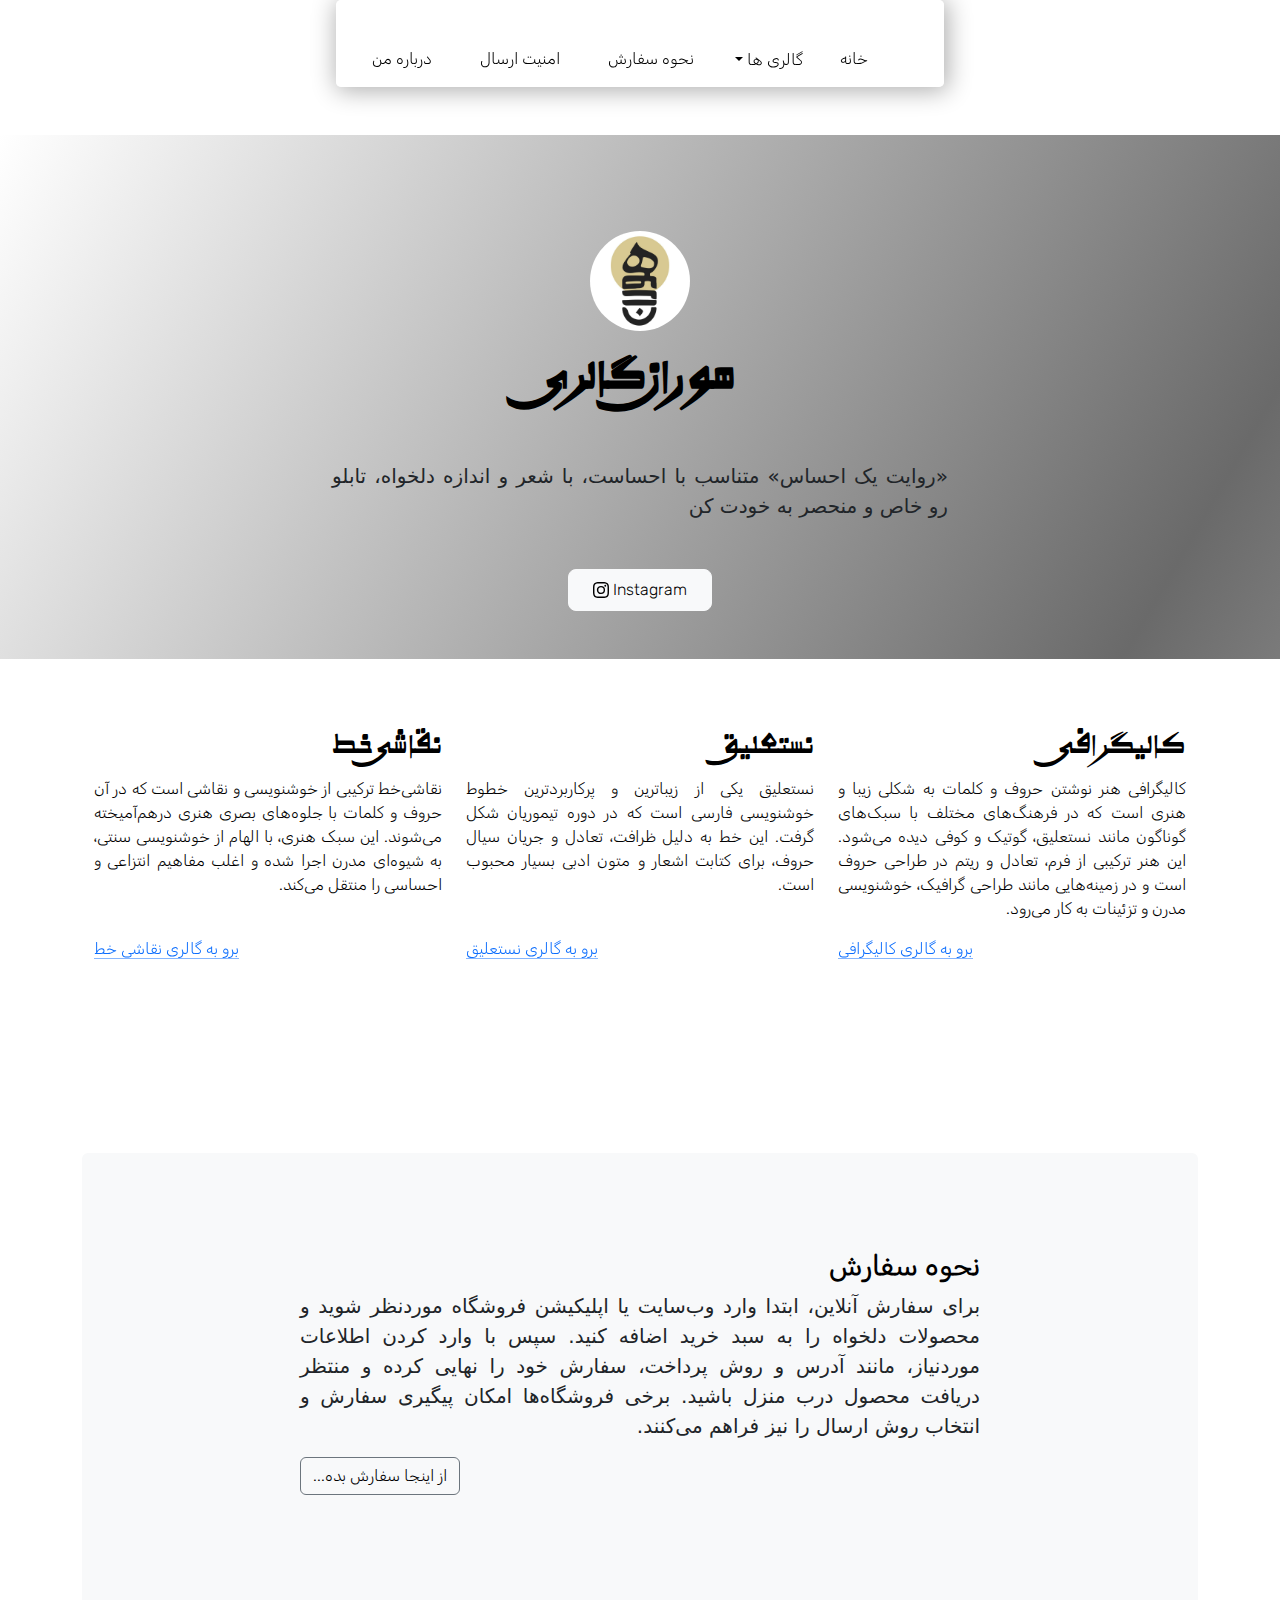
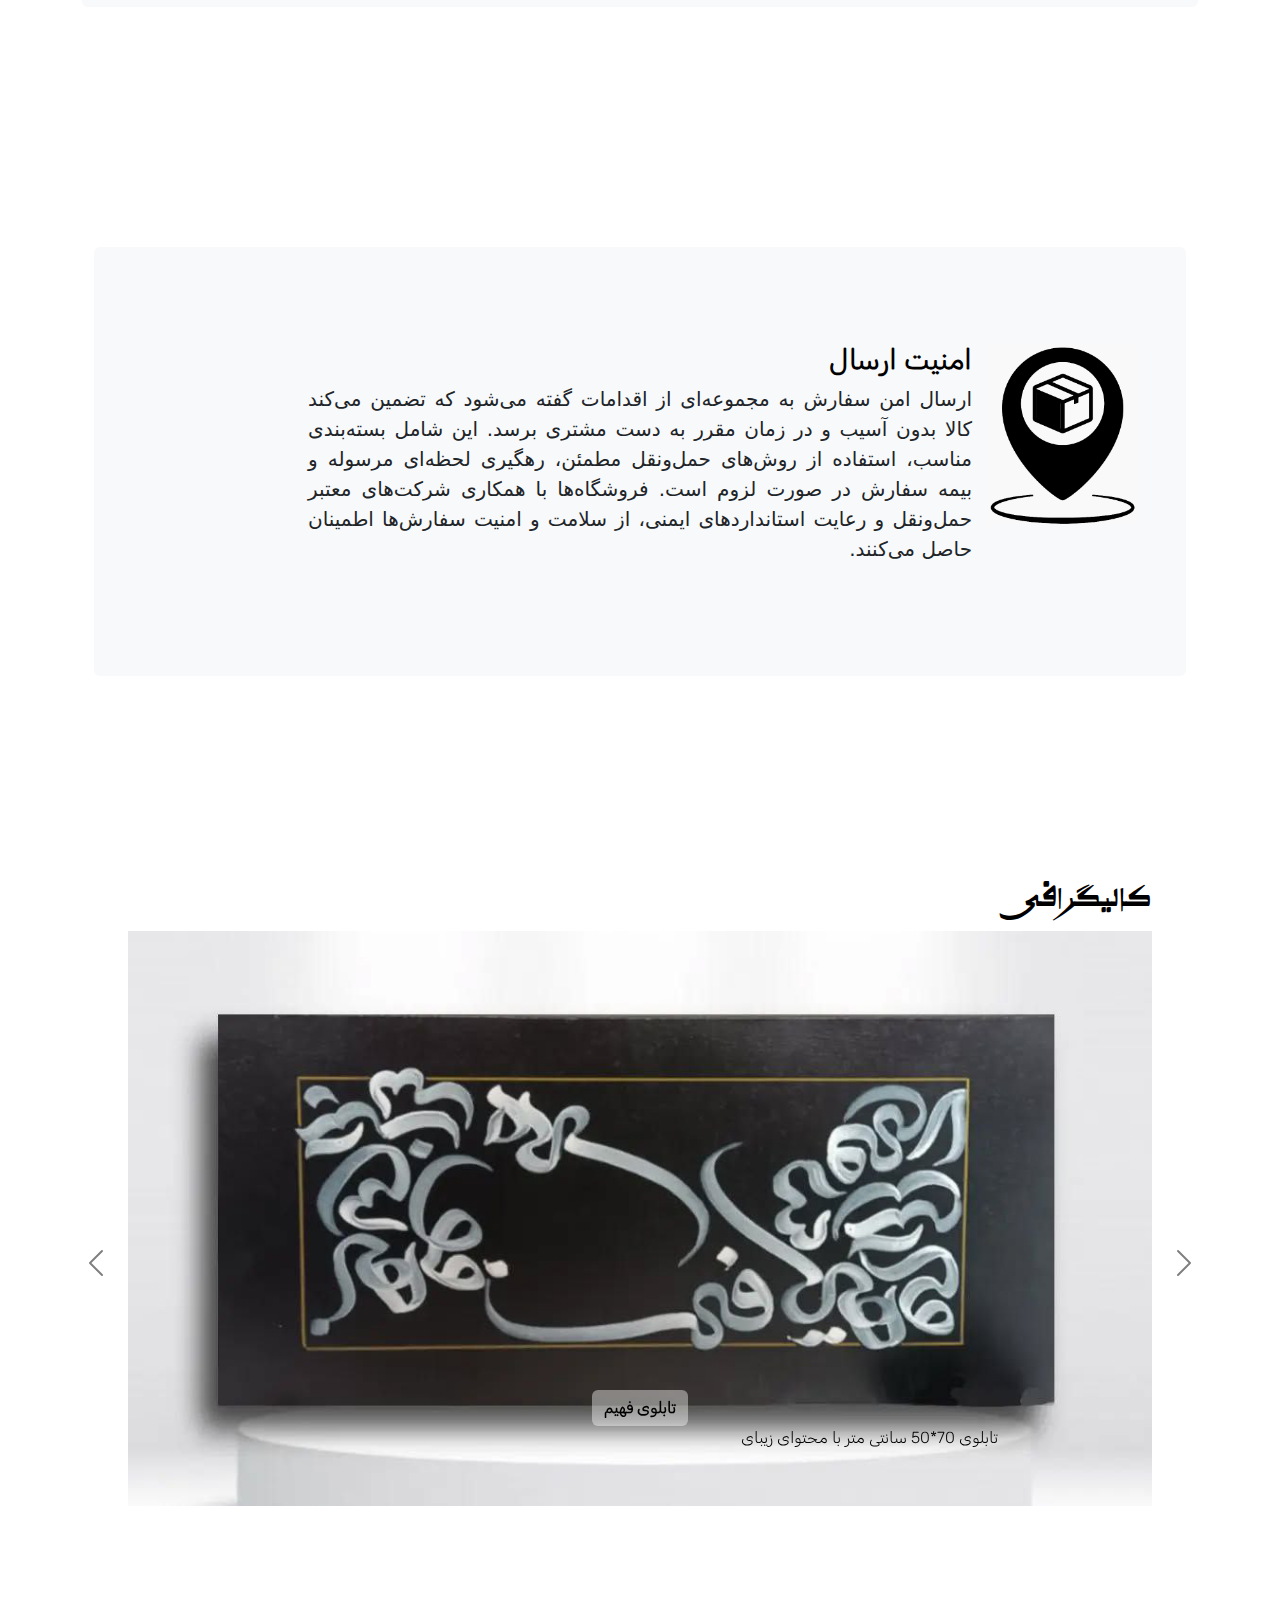
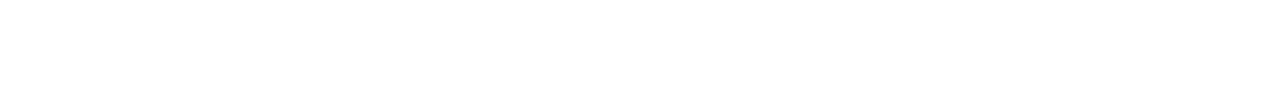
==== index.html @ be04dbf8 "Update index.html" ====
<!DOCTYPE html>
<html lang="en">

<head>
    <meta charset="UTF-8">
    <meta name="viewport" content="width=device-width, initial-scale=1.0">
    <title>گالری هوران خوشنویسی کالیگرافی</title>
    <link href="https://cdn.jsdelivr.net/npm/bootstrap@5.3.3/dist/css/bootstrap.min.css" rel="stylesheet"
        integrity="sha384-QWTKZyjpPEjISv5WaRU9OFeRpok6YctnYmDr5pNlyT2bRjXh0JMhjY6hW+ALEwIH" crossorigin="anonymous">
    <link rel="stylesheet" href="./style.css">
    <link rel="stylesheet" href="https://cdn.jsdelivr.net/npm/swiper@11/swiper-bundle.min.css" />
  
    
    <style>
        #rotate-alert {
            display: none;
            position: fixed;
            top: 0;
            left: 0;
            width: 100%;
            height: 100%;
            background: rgba(0, 0, 0, 0.8);
            color: white;
            font-size: 20px;
            text-align: center;
            padding: 50px;
            z-index: 1000;
            flex-direction: column;
            justify-content: center;
            align-items: center;
        }
        #close-btn {
            margin-top: 20px;
            padding: 10px 20px;
            background: rgb(23, 157, 209);
            color: white;
            border: none;
            cursor: pointer;
            font-size: 16px;
            border-radius: 5px;
        }

    </style>


  
    
</head>

<body>

    <div class="container headcontainer sticky-top">
        <header class="d-flex flex-wrap align-items-end justify-content-center justify-content-md-between  mb-2 ">
            <div class="col-md-3 mb-2 mb-md-0">
                <a href="/" class="d-inline-flex link-body-emphasis text-decoration-none">
                    <svg class="bi" width="40" height="32" role="img" aria-label="Bootstrap">
                        <use xlink:href="#bootstrap"></use>
                    </svg>
                </a>
            </div>

            <ul class="nav col-12 col-md-auto mb-2 justify-content-center mb-md-0 gentext ">
                <li><a href="#home" class="nav-link px-2 mx-3 ">درباره من</a></li>
                <!-- <li><a href="#comment" class="nav-link px-2 mx-3">درباره این هنر</a></li> -->

                <li><a href="#secdelivery" class="nav-link px-2 mx-3">امنیت ارسال</a></li>
                <li><a href="#orderhelp" class="nav-link px-2 mx-3">نحوه سفارش</a></li>

                <div class="dropdown">
                    <button class="btn dropdown-toggle pt-2" type="button" data-bs-toggle="dropdown"
                        aria-expanded="false" dir="rtl" id="drbbtn">گالری ها
                    </button>
                    <ul class="dropdown-menu">
                        <li><a class="dropdown-item" href="#" dir="rtl">نقاشی خط</a></li>
                        <li><a class="dropdown-item" href="#" dir="rtl">نستعلیق</a></li>
                        <li><a class="dropdown-item" href="#coligallery" dir="rtl">کالیگرافی</a></li>
                    </ul>
                </div>
                <li><a href="#home" class="nav-link px-2 ml-5 mx-3">خانه</a></li>
            </ul>
        </header>
    </div>

    <section id="home" class="title-background">
        <div class="px-4 py-5 my-5 text-center">
            <img class="d-block mx-auto mb-4 mt-5" src="./Assets/page-logo.jpg" alt="کالیگرافی" width="100" height="100"
                id="logo">
            <h1 class="display-5 fw-bold text-body-emphasis" id="cntrtitle">هوران گالری</h1>
            <div class="col-lg-6 mx-auto">
                <p class="lead mb-4  mt-5" id="gentext" dir="rtl">«روایت یک احساس»
                    متناسب با احساست، با شعر و اندازه دلخواه، تابلو رو خاص و منحصر به خودت
                    کن</p>
                <div class="d-grid gap-2 d-sm-flex justify-content-sm-center  mt-5">
                    <a href="https://www.instagram.com/hooran.calligraphy/" target="_blank">
                        <button type="button" class="btn btn-light btn-lg px-4 gap-3"><svg
                                xmlns="http://www.w3.org/2000/svg" width="16" height="16" fill="currentColor"
                                class="bi bi-instagram" viewBox="0 0 16 16">
                                <path
                                    d="M8 0C5.829 0 5.556.01 4.703.048 3.85.088 3.269.222 2.76.42a3.9 3.9 0 0 0-1.417.923A3.9 3.9 0 0 0 .42 2.76C.222 3.268.087 3.85.048 4.7.01 5.555 0 5.827 0 8.001c0 2.172.01 2.444.048 3.297.04.852.174 1.433.372 1.942.205.526.478.972.923 1.417.444.445.89.719 1.416.923.51.198 1.09.333 1.942.372C5.555 15.99 5.827 16 8 16s2.444-.01 3.298-.048c.851-.04 1.434-.174 1.943-.372a3.9 3.9 0 0 0 1.416-.923c.445-.445.718-.891.923-1.417.197-.509.332-1.09.372-1.942C15.99 10.445 16 10.173 16 8s-.01-2.445-.048-3.299c-.04-.851-.175-1.433-.372-1.941a3.9 3.9 0 0 0-.923-1.417A3.9 3.9 0 0 0 13.24.42c-.51-.198-1.092-.333-1.943-.372C10.443.01 10.172 0 7.998 0zm-.717 1.442h.718c2.136 0 2.389.007 3.232.046.78.035 1.204.166 1.486.275.373.145.64.319.92.599s.453.546.598.92c.11.281.24.705.275 1.485.039.843.047 1.096.047 3.231s-.008 2.389-.047 3.232c-.035.78-.166 1.203-.275 1.485a2.5 2.5 0 0 1-.599.919c-.28.28-.546.453-.92.598-.28.11-.704.24-1.485.276-.843.038-1.096.047-3.232.047s-2.39-.009-3.233-.047c-.78-.036-1.203-.166-1.485-.276a2.5 2.5 0 0 1-.92-.598 2.5 2.5 0 0 1-.6-.92c-.109-.281-.24-.705-.275-1.485-.038-.843-.046-1.096-.046-3.233s.008-2.388.046-3.231c.036-.78.166-1.204.276-1.486.145-.373.319-.64.599-.92s.546-.453.92-.598c.282-.11.705-.24 1.485-.276.738-.034 1.024-.044 2.515-.045zm4.988 1.328a.96.96 0 1 0 0 1.92.96.96 0 0 0 0-1.92m-4.27 1.122a4.109 4.109 0 1 0 0 8.217 4.109 4.109 0 0 0 0-8.217m0 1.441a2.667 2.667 0 1 1 0 5.334 2.667 2.667 0 0 1 0-5.334" />
                            </svg> Instagram</button></a>
                    <!-- <button type="button" class="btn btn-outline-secondary btn-lg px-4">Secondary</button> -->
                </div>
            </div>
        </div>
    </section>

    <section id="comment">
        <div class="container px-4 py-0 comments" id="featured-3">
            <div class="row g-4 py-0 row-cols-1 row-cols-lg-3 ">
                <div class="feature col">
                    <div
                        class="feature-icon d-inline-flex align-items-center justify-content-center text-bg-primary bg-gradient fs-2 mb-3">
                        <!-- <svg class="bi" width="1em" height="1em"><use xlink:href="#collection"></use></svg> -->
                    </div>
                    <h3 class="fs-2 text-body-emphasis" dir="rtl">نقاشی خط</h3>
                    <p dir="rtl">نقاشی‌خط ترکیبی از خوشنویسی و نقاشی است که در آن حروف و کلمات با جلوه‌های بصری هنری
                        درهم‌آمیخته می‌شوند. این سبک هنری، با الهام از خوشنویسی سنتی، به شیوه‌ای مدرن اجرا شده و اغلب
                        مفاهیم انتزاعی و احساسی را منتقل می‌کند.</p>
                    <br><a href="#" class="icon-link">
                        برو به گالری نقاشی خط
                        <svg class="bi">
                            <use xlink:href="#chevron-right"></use>
                        </svg>
                    </a>
                </div>
                <div class="feature col">
                    <div
                        class="feature-icon d-inline-flex align-items-center justify-content-center text-bg-primary bg-gradient fs-2 mb-3">
                        <!-- <svg class="bi" width="1em" height="1em"><use xlink:href="#people-circle"></use></svg> -->
                    </div>
                    <h3 class="fs-2 text-body-emphasis" dir="rtl">نستعلیق</h3>
                    <p dir="rtl">نستعلیق یکی از زیباترین و پرکاربردترین خطوط خوشنویسی فارسی است که در دوره تیموریان شکل
                        گرفت. این خط به دلیل ظرافت، تعادل و جریان سیال حروف، برای کتابت اشعار و متون ادبی بسیار محبوب
                        است.</p>
                    <br><a href="#" class="icon-link">
                        برو به گالری نستعلیق
                        <svg class="bi">
                            <use xlink:href="#chevron-right"></use>
                        </svg>
                    </a>
                </div>
                <div class="feature col">
                    <div
                        class="feature-icon d-inline-flex align-items-center justify-content-center text-bg-primary bg-gradient fs-2 mb-3">
                        <!-- <svg class="bi" width="1em" height="1em"><use xlink:href="#toggles2"></use></svg> -->
                    </div>
                    <h3 class="fs-2 text-body-emphasis" dir="rtl">کالیگرافی</h3>
                    <p dir="rtl">کالیگرافی هنر نوشتن حروف و کلمات به شکلی زیبا و هنری است که در فرهنگ‌های مختلف با
                        سبک‌های گوناگون مانند نستعلیق، گوتیک و کوفی دیده می‌شود. این هنر ترکیبی از فرم، تعادل و ریتم در
                        طراحی حروف است و در زمینه‌هایی مانند طراحی گرافیک، خوشنویسی مدرن و تزئینات به کار می‌رود.</p>
                    <a href="#coligallery" class="icon-link">
                        برو به گالری کالیگرافی
                        <svg class="bi">
                            <use xlink:href="#chevron-right"></use>
                        </svg>
                    </a>
                </div>
            </div>
        </div>
    </section>

    <section id="orderhelp">
        <div class="container con-grid pt-5 pb-5"></div>
        <div class="container my-5 pt-5 pb-5">
            <div class="bg-body-tertiary p-5 rounded pt-5">
                <div class="col-sm-8 py-5 mx-auto">
                    <h2 class="fs-3 fw-bold" dir="rtl">نحوه سفارش</h2>
                    <p class="fs-5" dir="rtl">برای سفارش آنلاین، ابتدا وارد وب‌سایت یا اپلیکیشن فروشگاه موردنظر شوید و
                        محصولات دلخواه را به سبد خرید اضافه کنید. سپس با وارد کردن اطلاعات موردنیاز، مانند آدرس و روش
                        پرداخت، سفارش خود را نهایی کرده و منتظر دریافت محصول درب منزل باشید. برخی فروشگاه‌ها امکان
                        پیگیری سفارش و انتخاب روش ارسال را نیز فراهم می‌کنند.
                    <p>
                        <a class="btn btn-outline-secondary" href="https://www.instagram.com/direct/t/17847337104187015"
                            role="button"> ...از اینجا سفارش بده</a>
                    </p>
                </div>
            </div>
        </div>
        </div>


    </section>

    <section id="secdelivery">
        <div class="container con-grid pt-5 pb-5">
            <div class="container my-5 pt-5 pb-5">
                <div class="bg-body-tertiary p-5 rounded pt-5">
                    <div id="secdeliverylogo">
                        <img src="./Assets/deliverlogo.png" alt="" width="150">
                    </div>
                    <div class="col-sm-8 py-5 mx-auto">
                        <h2 class="fs-3 fw-bold" dir="rtl">امنیت ارسال</h2>
                        <p class="fs-5" dir="rtl">ارسال امن سفارش به مجموعه‌ای از اقدامات گفته می‌شود که تضمین می‌کند
                            کالا
                            بدون آسیب و در زمان مقرر به دست مشتری برسد. این شامل بسته‌بندی مناسب، استفاده از روش‌های
                            حمل‌ونقل مطمئن، رهگیری لحظه‌ای مرسوله و بیمه سفارش در صورت لزوم است. فروشگاه‌ها با همکاری
                            شرکت‌های معتبر حمل‌ونقل و رعایت استانداردهای ایمنی، از سلامت و امنیت سفارش‌ها اطمینان حاصل
                            می‌کنند.
                        <p>

                    </div>

                </div>
            </div>
        </div>
    </section>
    <!-- گالری کالیگرافی -->
    <section id="coligallery">
        
        <div id="carouselExampleDark" class="carousel carousel-dark slide">
            <div class="carousel-indicators">
             </div>

        <div id="carouselExampleFade" class="carousel slide carousel-fade ">
            <div class="carousel-inner">
                <div><h3 class="fs-2 text-body-emphasis pt-0" dir="rtl">کالیگرافی</h3></div>
              <div class="carousel-item active">
                <img src="./Assets/coligraphy/13.jpg" class="d-block w-100" alt="...">
                <div class="carousel-caption d-none d-md-block captionblock">
                    <button type="button" class="btn btn-light phototitr fw-bold">تابلوی فهیم</button>
                    <p class="photocaption">تابلوی 70*50 سانتی متر با محتوای زیبای </p>
                  </div>
              </div>
              <div class="carousel-item">
                <img src="./Assets/coligraphy/12.jpg" class="d-block w-100" alt="...">
                <div class="carousel-caption d-none d-md-block captionblock">
                    <button type="button" class="btn btn-light phototitr fw-bold">تابلوی فهیم</button>
                    <p class="photocaption">تابلوی 70*50 سانتی متر با محتوای زیبای </p>
                  </div>
              </div>
              <div class="carousel-item">
                <img src="./Assets/coligraphy/11.jpg" class="d-block w-100" alt="...">
                <div class="carousel-caption d-none d-md-block captionblock">
                    <button type="button" class="btn btn-light phototitr fw-bold">تابلوی فهیم</button>
                    <p class="photocaption">تابلوی 70*50 سانتی متر با محتوای زیبای </p>
                  </div>
              </div>
              <div class="carousel-item">
                <img src="./Assets/coligraphy/10.jpg" class="d-block w-100" alt="...">
                <div class="carousel-caption d-none d-md-block captionblock">
                    <button type="button" class="btn btn-light phototitr fw-bold">تابلوی فهیم</button>
                    <p class="photocaption">تابلوی 70*50 سانتی متر با محتوای زیبای </p>
                  </div>
              </div>
              <div class="carousel-item">
                <img src="./Assets/coligraphy/9.jpg" class="d-block w-100" alt="...">
                <div class="carousel-caption d-none d-md-block captionblock">
                    <button type="button" class="btn btn-light phototitr fw-bold">تابلوی فهیم</button>
                    <p class="photocaption">تابلوی 70*50 سانتی متر با محتوای زیبای </p>
                  </div>
              </div>
              <div class="carousel-item">
                <img src="./Assets/coligraphy/8.jpg" class="d-block w-100" alt="...">
                <div class="carousel-caption d-none d-md-block captionblock">
                    <button type="button" class="btn btn-light phototitr fw-bold">تابلوی فهیم</button>
                    <p class="photocaption">تابلوی 70*50 سانتی متر با محتوای زیبای </p>
                  </div>
              </div>
              <div class="carousel-item">
                <img src="./Assets/coligraphy/7.jpg" class="d-block w-100" alt="...">
                <div class="carousel-caption d-none d-md-block captionblock">
                    <button type="button" class="btn btn-light phototitr fw-bold">تابلوی فهیم</button>
                    <p class="photocaption">تابلوی 70*50 سانتی متر با محتوای زیبای </p>
                  </div>
              </div>
              <div class="carousel-item">
                <img src="./Assets/coligraphy/6.jpg" class="d-block w-100" alt="...">
                <div class="carousel-caption d-none d-md-block captionblock">
                    <button type="button" class="btn btn-light phototitr fw-bold">تابلوی فهیم</button>
                    <p class="photocaption">تابلوی 70*50 سانتی متر با محتوای زیبای </p>
                  </div>
              </div>
              <div class="carousel-item">
                <img src="./Assets/coligraphy/5.jpg" class="d-block w-100" alt="...">
                <div class="carousel-caption d-none d-md-block captionblock">
                    <button type="button" class="btn btn-light phototitr fw-bold">تابلوی فهیم</button>
                    <p class="photocaption">تابلوی 70*50 سانتی متر با محتوای زیبای </p>
                  </div>
              </div>
              <div class="carousel-item">
                <img src="./Assets/coligraphy/4.jpg" class="d-block w-100" alt="...">

                <div class="carousel-caption d-none d-md-block captionblock">
                    <button type="button" class="btn btn-light phototitr fw-bold">تابلوی فهیم</button>
                    <p class="photocaption">تابلوی 70*50 سانتی متر با محتوای زیبای </p>
                  </div>
              </div>
              <div class="carousel-item">
                <img src="./Assets/coligraphy/3.jpg" class="d-block w-100" alt="...">
                <div class="carousel-caption d-none d-md-block captionblock">
                    <button type="button" class="btn btn-light phototitr fw-bold">تابلوی فهیم</button>
                    <p class="photocaption">تابلوی 70*50 سانتی متر با محتوای زیبای </p>
                  </div>
              </div>
              <div class="carousel-item">
                <img src="./Assets/coligraphy/2.jpg" class="d-block w-100" alt="..."><div class="carousel-caption d-none d-md-block captionblock">
                    <button type="button" class="btn btn-light phototitr fw-bold">تابلوی فهیم</button>
                    <p class="photocaption">تابلوی 70*50 سانتی متر با محتوای زیبای </p>
                  </div>
              </div>
              <div class="carousel-item">
                <img src="./Assets/coligraphy/1.jpg" class="d-block w-100" alt="..."><div class="carousel-caption d-none d-md-block captionblock">
                    <button type="button" class="btn btn-light phototitr fw-bold">تابلوی فهیم</button>
                    <p class="photocaption">تابلوی 70*50 سانتی متر با محتوای زیبای </p>
                  </div>
              </div>

            </div>
            <button class="carousel-control-prev" type="button" data-bs-target="#carouselExampleFade" data-bs-slide="prev">
              <span class="carousel-control-prev-icon" aria-hidden="true"></span>
              <span class="visually-hidden">Previous</span>
            </button>
            <button class="carousel-control-next" type="button" data-bs-target="#carouselExampleFade" data-bs-slide="next" >
              <span class="carousel-control-next-icon" aria-hidden="true"></span>
              <span class="visually-hidden">Next</span>
            </button>
          </div>

    </section>


    <div id="rotate-alert">
        <div class="container">
            <div class="row">
                <div class="col-12">
                    <img src="./Assets/rotate.gif" id="rotategif">
                </div>
            </div>
        </div>
        <p dir="rtl">برای نمایش بهتر محتوا لطفا صفحه گوشی خود را بچرخانید .</p>
        <button id="close-btn">متوجه شدم</button>
    </div>
    
    <script>
        function checkOrientation() {
            const alertBox = document.getElementById("rotate-alert");
            const isDismissed = sessionStorage.getItem("dismissed");
    
            if (window.innerHeight > window.innerWidth && !isDismissed) {
                alertBox.style.display = "flex";
            } else {
                alertBox.style.display = "none";
            }
        }
    
        // بستن هشدار و ذخیره در سشن استوریج
        document.getElementById("close-btn").addEventListener("click", function() {
            document.getElementById("rotate-alert").style.display = "none";
            sessionStorage.setItem("dismissed", "true");
        });
    
        // بررسی اولیه هنگام بارگذاری صفحه
        checkOrientation();
    
        // بررسی هنگام تغییر جهت صفحه
        window.addEventListener("resize", checkOrientation);
        window.addEventListener("orientationchange", checkOrientation);
    </script>
    
    <script src="assets/vendor/swiper/swiper-bundle.min.js"></script>
    <script src="https://cdn.jsdelivr.net/npm/bootstrap@5.3.3/dist/js/bootstrap.bundle.min.js" integrity="sha384-YvpcrYf0tY3lHB60NNkmXc5s9fDVZLESaAA55NDzOxhy9GkcIdslK1eN7N6jIeHz" crossorigin="anonymous"></script>

</body>

</html>
---- style.css ----
body{
background-color: #ffffff;
}
.headcontainer {
    display: flex;
    justify-content: center;
    align-items: center;
    max-width: fit-content;
    justify-self: center;
    box-shadow: 2px 2px 25px 2px rgba(0, 0, 0, 0.316);

    
}

/* .title-background {

    background-image: url("./Assets/title-bkg.png");
    background-size: 100% 100%;

} */
.title-background {
    background: linear-gradient(300deg, #ffffff, #6a6a6a, #ffffff);
    background-size: 180% 180%;
    animation: gradient-animation 18s ease infinite;
  }
  
  @keyframes gradient-animation {
    0% {
      background-position: 0% 50%;
    }
    50% {
      background-position: 100% 50%;
    }
    100% {
      background-position: 0% 50%;
    }
}

@font-face {
    font-family: Nastealiq;
    src: url(./Assets/ReemKufiInk-Regular.ttf);
    
 }
 @font-face {
    font-family: farsi;
    src: url(./Assets/Rubik-Light.ttf);
    
 }
 @font-face {
    font-family: qahiri;
    src: url(./Assets/Alkalami-Regular.ttf);
    
 }
 h1 {
    font-family: qahiri ;
    font-size: 20px;
    color: aliceblue;
 }

 h2 { 
    font-family: farsi ;
    font-size: 2px;
    color: rgb(0, 0, 0);

 }

 h3{
    font-family: qahiri ;
    
 }

 #safesend {

    font-weight: bold;
 }
 .gentext{
    font-family: farsi ;
    font-size: 20px;
    color: rgb(0, 0, 0);

 }

 p{
    text-align: justify;
 }
 .nav-link {

    color: rgb(0, 0, 0);
    font-family: farsi ;
    font-size: 16px;
    color: rgb(0, 0, 0);
    text-align: justify;
 }

 #logo {
    border-radius: 50%;
 }


#comment > * {
    font-family: farsi ;
    font-size: 16px;
    color: rgb(0, 0, 0);
    text-align: justify;
    
}

.btn {
    font-family: farsi ;
    font-size: 16px;
    color: rgb(0, 0, 0);
    text-align: justify;
}

.btn a:hover {
    
    
    color: rgb(68, 0, 255);
    
}

.dropdown-menu {
    text-align: right;
    align-items: right;
    /* border:none;
    background-color: #6a6a6a00; */
}

.headcontainer {
    background-color: #ffffff90;
    border-radius: 5px;
    width: 100%;
}


#secdeliverylogo {
    float: right;
    padding-top: 50px;
}




/* ///////////////////////////////// */


.carousel-inner {
    /* max-width: 50% !important;
    margin: 200px !important; */
    padding-right: 10% !important;
    padding-left: 10% !important;
    padding-bottom: 200px !important;
    padding-top: 5% !important;
}


.phototitr {
    direction: rtl;
    font-family: farsi;
    justify-items: end;
    background-color: #ffffff69;
    border:none
}

.captionblock {
    justify-items: end;
}

.photocaption {
    direction: rtl;
    font-family: farsi;
    justify-items: end;
    
}

#rotategif {
    width: 35%;
}
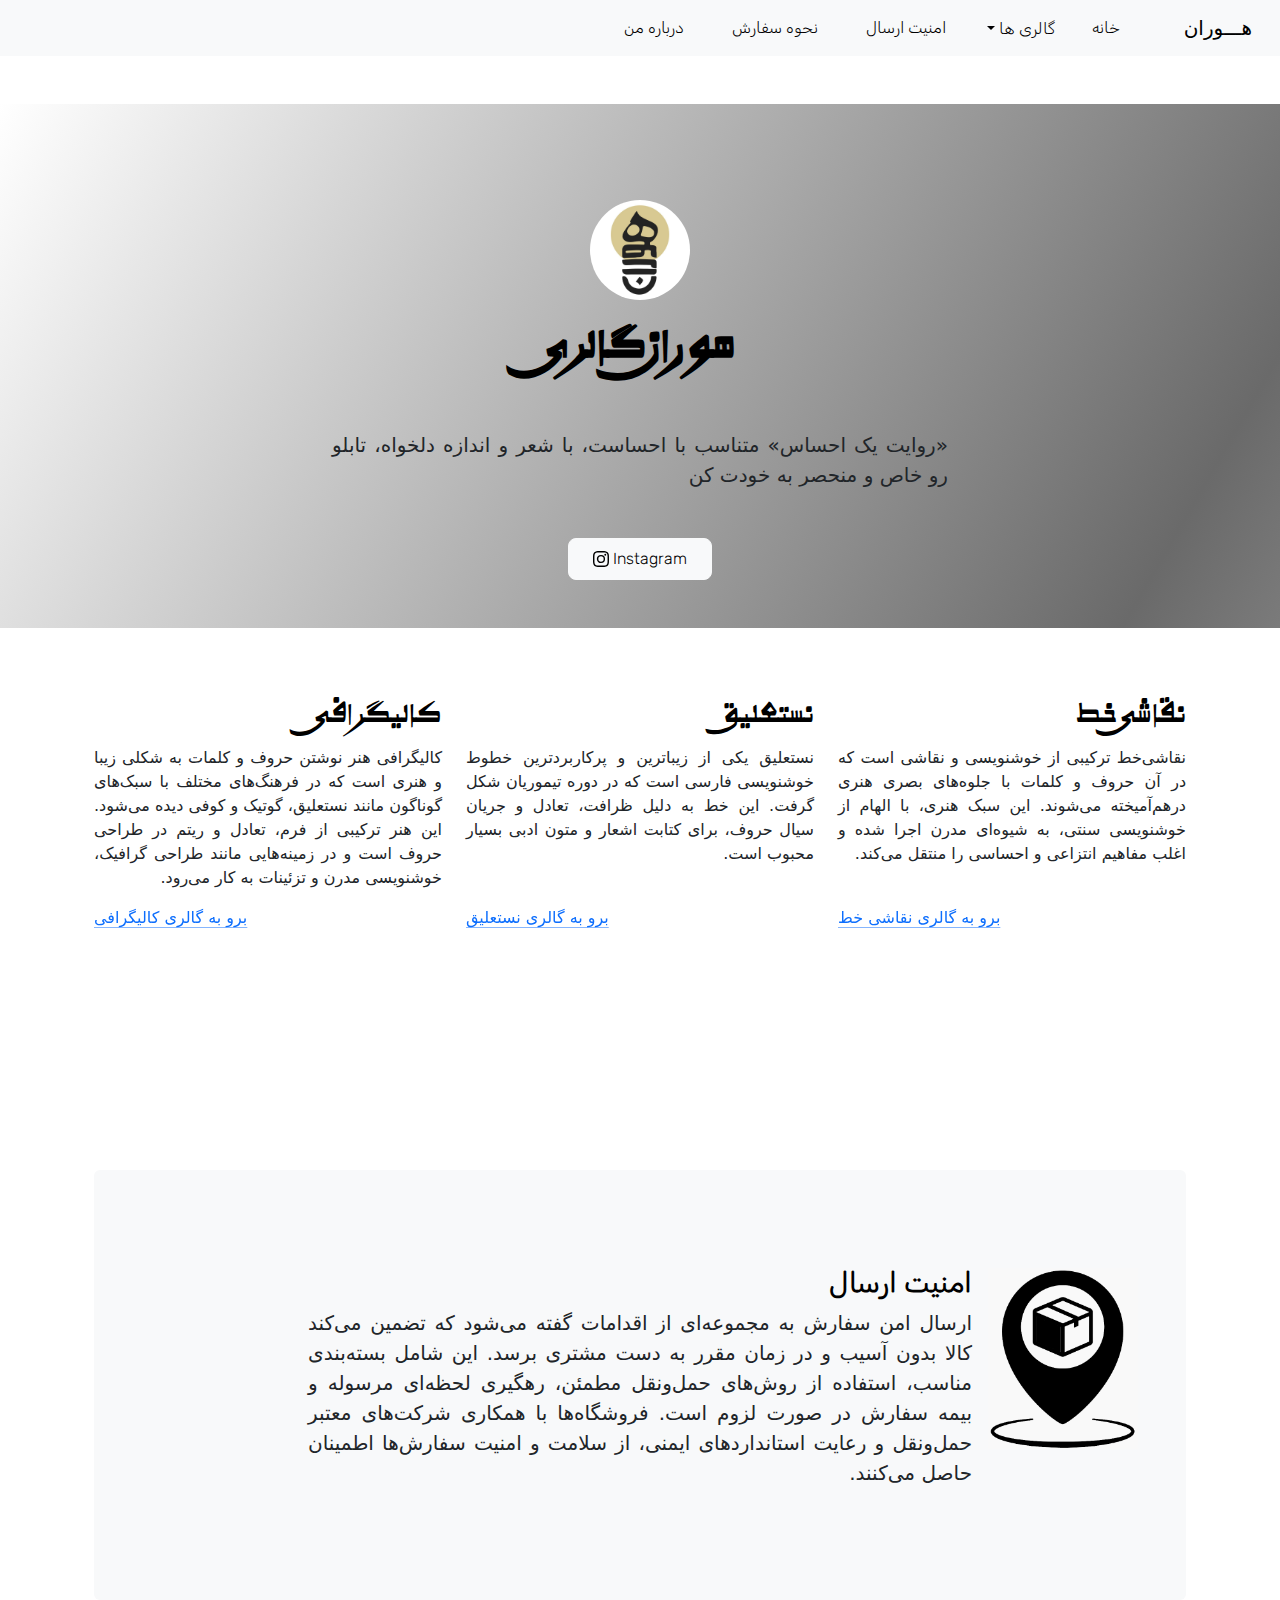
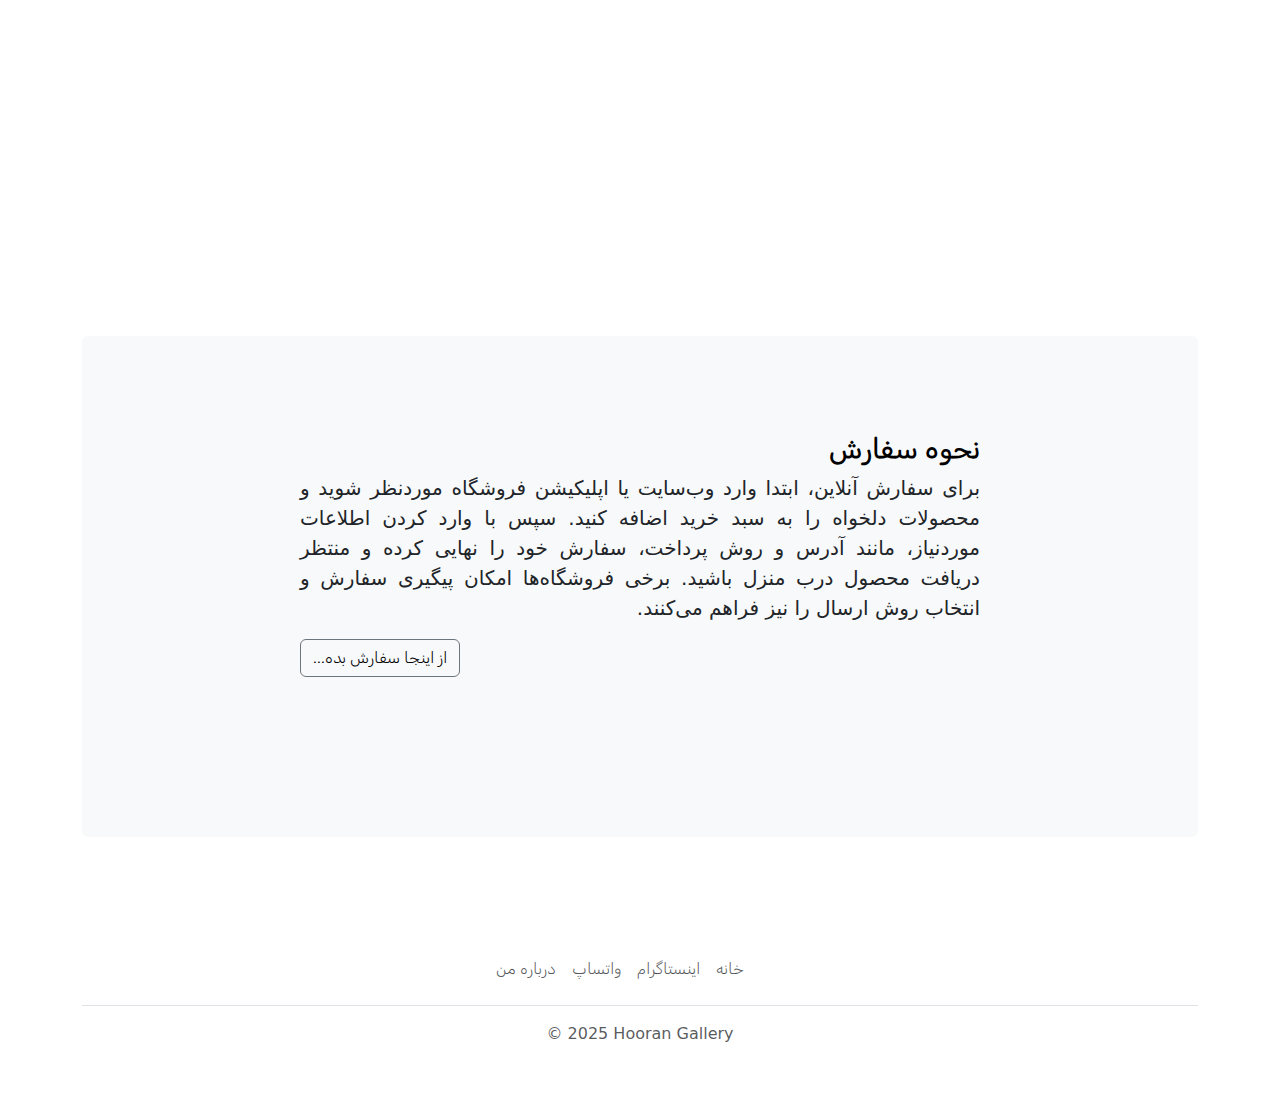
==== commit b743995b: "Update index.html" ====
--- a/index.html
+++ b/index.html
@@ -49,7 +49,43 @@
 
 <body>
 
-    <div class="container headcontainer sticky-top">
+
+    <nav class="navbar navbar-expand-lg bg-body-tertiary sticky-top dir mr-5" dir="rtl" id="navebar">
+        <div class="container-fluid">
+          <a class="navbar-brand" href="#">هـــوران</a>
+          <button class="navbar-toggler" type="button" data-bs-toggle="collapse" data-bs-target="#navbarNav" aria-controls="navbarNav" aria-expanded="false" aria-label="Toggle navigation">
+            <span class="navbar-toggler-icon"></span>
+          </button>
+          <div class="collapse navbar-collapse" id="navbarNav">
+            <ul class="navbar-nav">
+              <li class="nav-item">
+                <li><a href="#home" class="nav-link px-2 ml-5 mx-3">خانه</a></li>
+              </li>
+              <div class="dropdown">
+                <button class="btn dropdown-toggle pt-2" type="button" data-bs-toggle="dropdown"
+                    aria-expanded="false" dir="rtl" id="drbbtn">گالری ها
+                </button>
+                <ul class="dropdown-menu">
+                    <li><a class="dropdown-item" href="./gallery_Naghashikhat.html" dir="rtl">نقاشی خط</a></li>
+                    <li><a class="dropdown-item" href="./gallery_Nastealiq.html" dir="rtl">نستعلیق</a></li>
+                    <li><a class="dropdown-item" href="./gallery_coligallery.html" dir="rtl">کالیگرافی</a></li>
+                </ul>
+            </div>
+              <li class="nav-item">
+                <li><a href="#secdelivery" class="nav-link px-2 mx-3">امنیت ارسال</a></li>
+              </li>
+              <li class="nav-item">
+                <li><a href="#orderhelp" class="nav-link px-2 mx-3">نحوه سفارش</a></li>
+                <li class="nav-item">
+                    <li><a href="#home" class="nav-link px-2 mx-3 ">درباره من</a></li>
+
+              </li>
+            </ul>
+          </div>
+        </div>
+      </nav>
+
+    <!-- <div class="container headcontainer sticky-top">
         <header class="d-flex flex-wrap align-items-end justify-content-center justify-content-md-between  mb-2 ">
             <div class="col-md-3 mb-2 mb-md-0">
                 <a href="/" class="d-inline-flex link-body-emphasis text-decoration-none">
@@ -61,8 +97,8 @@
 
             <ul class="nav col-12 col-md-auto mb-2 justify-content-center mb-md-0 gentext ">
                 <li><a href="#home" class="nav-link px-2 mx-3 ">درباره من</a></li>
-                <!-- <li><a href="#comment" class="nav-link px-2 mx-3">درباره این هنر</a></li> -->
-
+                <li><a href="#comment" class="nav-link px-2 mx-3">درباره این هنر</a></li> -->
+<!-- 
                 <li><a href="#secdelivery" class="nav-link px-2 mx-3">امنیت ارسال</a></li>
                 <li><a href="#orderhelp" class="nav-link px-2 mx-3">نحوه سفارش</a></li>
 
@@ -79,7 +115,7 @@
                 <li><a href="#home" class="nav-link px-2 ml-5 mx-3">خانه</a></li>
             </ul>
         </header>
-    </div>
+    </div> -->
 
     <section id="home" class="title-background">
         <div class="px-4 py-5 my-5 text-center">
@@ -104,66 +140,95 @@
         </div>
     </section>
 
-    <section id="comment">
-        <div class="container px-4 py-0 comments" id="featured-3">
+    <section id="comment pb-5 mb-5">
+        <div class="container px-4 py-0 comments pb-5 mb-5" id="featured-3">
             <div class="row g-4 py-0 row-cols-1 row-cols-lg-3 ">
                 <div class="feature col">
                     <div
                         class="feature-icon d-inline-flex align-items-center justify-content-center text-bg-primary bg-gradient fs-2 mb-3">
                         <!-- <svg class="bi" width="1em" height="1em"><use xlink:href="#collection"></use></svg> -->
                     </div>
+                    <h3 class="fs-2 text-body-emphasis" dir="rtl">کالیگرافی</h3>
+                    <p dir="rtl">کالیگرافی هنر نوشتن حروف و کلمات به شکلی زیبا و هنری است که در فرهنگ‌های مختلف با
+                        سبک‌های گوناگون مانند نستعلیق، گوتیک و کوفی دیده می‌شود. این هنر ترکیبی از فرم، تعادل و ریتم در
+                        طراحی حروف است و در زمینه‌هایی مانند طراحی گرافیک، خوشنویسی مدرن و تزئینات به کار می‌رود.</p>
+                    <a href="./gallery_coligallery.html" class="icon-link">
+                        برو به گالری کالیگرافی
+                    
+                        <svg class="bi">
+                            <use xlink:href="#chevron-right"></use>
+                        </svg>
+                    </a>
+                </div>
+                <div class="feature col">
+                    <div
+                        class="feature-icon d-inline-flex align-items-center justify-content-center text-bg-primary bg-gradient fs-2 mb-3">
+                        <!-- <svg class="bi" width="1em" height="1em"><use xlink:href="#people-circle"></use></svg> -->
+                    </div>
+                    <h3 class="fs-2 text-body-emphasis" dir="rtl">نستعلیق</h3>
+                    <p dir="rtl">نستعلیق یکی از زیباترین و پرکاربردترین خطوط خوشنویسی فارسی است که در دوره تیموریان شکل
+                        گرفت. این خط به دلیل ظرافت، تعادل و جریان سیال حروف، برای کتابت اشعار و متون ادبی بسیار محبوب
+                        است.</p>
+                    <br><a href="./gallery_Nastealiq.html" class="icon-link">
+                        برو به گالری نستعلیق
+                        <svg class="bi">
+                            <use xlink:href="#chevron-right"></use>
+                        </svg>
+                    </a>
+                </div>
+                <div class="feature col">
+                    <div
+                        class="feature-icon d-inline-flex align-items-center justify-content-center text-bg-primary bg-gradient fs-2 mb-3">
+                        <!-- <svg class="bi" width="1em" height="1em"><use xlink:href="#toggles2"></use></svg> -->
+                    </div>
                     <h3 class="fs-2 text-body-emphasis" dir="rtl">نقاشی خط</h3>
                     <p dir="rtl">نقاشی‌خط ترکیبی از خوشنویسی و نقاشی است که در آن حروف و کلمات با جلوه‌های بصری هنری
                         درهم‌آمیخته می‌شوند. این سبک هنری، با الهام از خوشنویسی سنتی، به شیوه‌ای مدرن اجرا شده و اغلب
                         مفاهیم انتزاعی و احساسی را منتقل می‌کند.</p>
-                    <br><a href="#" class="icon-link">
+                    <br><a href="./gallery_Naghashikhat.html" class="icon-link">
                         برو به گالری نقاشی خط
                         <svg class="bi">
                             <use xlink:href="#chevron-right"></use>
                         </svg>
                     </a>
                 </div>
-                <div class="feature col">
-                    <div
-                        class="feature-icon d-inline-flex align-items-center justify-content-center text-bg-primary bg-gradient fs-2 mb-3">
-                        <!-- <svg class="bi" width="1em" height="1em"><use xlink:href="#people-circle"></use></svg> -->
-                    </div>
-                    <h3 class="fs-2 text-body-emphasis" dir="rtl">نستعلیق</h3>
-                    <p dir="rtl">نستعلیق یکی از زیباترین و پرکاربردترین خطوط خوشنویسی فارسی است که در دوره تیموریان شکل
-                        گرفت. این خط به دلیل ظرافت، تعادل و جریان سیال حروف، برای کتابت اشعار و متون ادبی بسیار محبوب
-                        است.</p>
-                    <br><a href="#" class="icon-link">
-                        برو به گالری نستعلیق
-                        <svg class="bi">
-                            <use xlink:href="#chevron-right"></use>
-                        </svg>
-                    </a>
-                </div>
-                <div class="feature col">
-                    <div
-                        class="feature-icon d-inline-flex align-items-center justify-content-center text-bg-primary bg-gradient fs-2 mb-3">
-                        <!-- <svg class="bi" width="1em" height="1em"><use xlink:href="#toggles2"></use></svg> -->
-                    </div>
-                    <h3 class="fs-2 text-body-emphasis" dir="rtl">کالیگرافی</h3>
-                    <p dir="rtl">کالیگرافی هنر نوشتن حروف و کلمات به شکلی زیبا و هنری است که در فرهنگ‌های مختلف با
-                        سبک‌های گوناگون مانند نستعلیق، گوتیک و کوفی دیده می‌شود. این هنر ترکیبی از فرم، تعادل و ریتم در
-                        طراحی حروف است و در زمینه‌هایی مانند طراحی گرافیک، خوشنویسی مدرن و تزئینات به کار می‌رود.</p>
-                    <a href="#coligallery" class="icon-link">
-                        برو به گالری کالیگرافی
-                        <svg class="bi">
-                            <use xlink:href="#chevron-right"></use>
-                        </svg>
-                    </a>
-                </div>
-            </div>
-        </div>
-    </section>
+            </div>
+        </div>
+    </section>
+
+    
+
+    <section id="secdelivery">
+        <div class="container con-grid pt-5 pb-5 mt-5">
+            <div class="container my-5 pt-5 pb-5 mt-5">
+                <div class="bg-body-tertiary p-5 rounded pt-5">
+                    <div id="secdeliverylogo">
+                        <img src="./Assets/deliverlogo.png" alt="" width="150">
+                    </div>
+                    <div class="col-sm-8 py-5 mx-auto">
+                        <h2 class="fs-3 fw-bold" dir="rtl">امنیت ارسال</h2>
+                        <p class="fs-5" dir="rtl">ارسال امن سفارش به مجموعه‌ای از اقدامات گفته می‌شود که تضمین می‌کند
+                            کالا
+                            بدون آسیب و در زمان مقرر به دست مشتری برسد. این شامل بسته‌بندی مناسب، استفاده از روش‌های
+                            حمل‌ونقل مطمئن، رهگیری لحظه‌ای مرسوله و بیمه سفارش در صورت لزوم است. فروشگاه‌ها با همکاری
+                            شرکت‌های معتبر حمل‌ونقل و رعایت استانداردهای ایمنی، از سلامت و امنیت سفارش‌ها اطمینان حاصل
+                            می‌کنند.
+                        <p>
+
+                    </div>
+
+                </div>
+            </div>
+        </div>
+    </section>
+
+
 
     <section id="orderhelp">
-        <div class="container con-grid pt-5 pb-5"></div>
-        <div class="container my-5 pt-5 pb-5">
+        <div class="container con-grid pt-5 pb-5 mb-5"></div>
+        <div class="container my-5 pt-5 pb-5 mb-5">
             <div class="bg-body-tertiary p-5 rounded pt-5">
-                <div class="col-sm-8 py-5 mx-auto">
+                <div class="col-sm-8 py-5 mx-auto mb-5">
                     <h2 class="fs-3 fw-bold" dir="rtl">نحوه سفارش</h2>
                     <p class="fs-5" dir="rtl">برای سفارش آنلاین، ابتدا وارد وب‌سایت یا اپلیکیشن فروشگاه موردنظر شوید و
                         محصولات دلخواه را به سبد خرید اضافه کنید. سپس با وارد کردن اطلاعات موردنیاز، مانند آدرس و روش
@@ -181,143 +246,24 @@
 
     </section>
 
-    <section id="secdelivery">
-        <div class="container con-grid pt-5 pb-5">
-            <div class="container my-5 pt-5 pb-5">
-                <div class="bg-body-tertiary p-5 rounded pt-5">
-                    <div id="secdeliverylogo">
-                        <img src="./Assets/deliverlogo.png" alt="" width="150">
-                    </div>
-                    <div class="col-sm-8 py-5 mx-auto">
-                        <h2 class="fs-3 fw-bold" dir="rtl">امنیت ارسال</h2>
-                        <p class="fs-5" dir="rtl">ارسال امن سفارش به مجموعه‌ای از اقدامات گفته می‌شود که تضمین می‌کند
-                            کالا
-                            بدون آسیب و در زمان مقرر به دست مشتری برسد. این شامل بسته‌بندی مناسب، استفاده از روش‌های
-                            حمل‌ونقل مطمئن، رهگیری لحظه‌ای مرسوله و بیمه سفارش در صورت لزوم است. فروشگاه‌ها با همکاری
-                            شرکت‌های معتبر حمل‌ونقل و رعایت استانداردهای ایمنی، از سلامت و امنیت سفارش‌ها اطمینان حاصل
-                            می‌کنند.
-                        <p>
-
-                    </div>
-
-                </div>
-            </div>
-        </div>
-    </section>
-    <!-- گالری کالیگرافی -->
-    <section id="coligallery">
-        
-        <div id="carouselExampleDark" class="carousel carousel-dark slide">
-            <div class="carousel-indicators">
-             </div>
-
-        <div id="carouselExampleFade" class="carousel slide carousel-fade ">
-            <div class="carousel-inner">
-                <div><h3 class="fs-2 text-body-emphasis pt-0" dir="rtl">کالیگرافی</h3></div>
-              <div class="carousel-item active">
-                <img src="./Assets/coligraphy/13.jpg" class="d-block w-100" alt="...">
-                <div class="carousel-caption d-none d-md-block captionblock">
-                    <button type="button" class="btn btn-light phototitr fw-bold">تابلوی فهیم</button>
-                    <p class="photocaption">تابلوی 70*50 سانتی متر با محتوای زیبای </p>
-                  </div>
-              </div>
-              <div class="carousel-item">
-                <img src="./Assets/coligraphy/12.jpg" class="d-block w-100" alt="...">
-                <div class="carousel-caption d-none d-md-block captionblock">
-                    <button type="button" class="btn btn-light phototitr fw-bold">تابلوی فهیم</button>
-                    <p class="photocaption">تابلوی 70*50 سانتی متر با محتوای زیبای </p>
-                  </div>
-              </div>
-              <div class="carousel-item">
-                <img src="./Assets/coligraphy/11.jpg" class="d-block w-100" alt="...">
-                <div class="carousel-caption d-none d-md-block captionblock">
-                    <button type="button" class="btn btn-light phototitr fw-bold">تابلوی فهیم</button>
-                    <p class="photocaption">تابلوی 70*50 سانتی متر با محتوای زیبای </p>
-                  </div>
-              </div>
-              <div class="carousel-item">
-                <img src="./Assets/coligraphy/10.jpg" class="d-block w-100" alt="...">
-                <div class="carousel-caption d-none d-md-block captionblock">
-                    <button type="button" class="btn btn-light phototitr fw-bold">تابلوی فهیم</button>
-                    <p class="photocaption">تابلوی 70*50 سانتی متر با محتوای زیبای </p>
-                  </div>
-              </div>
-              <div class="carousel-item">
-                <img src="./Assets/coligraphy/9.jpg" class="d-block w-100" alt="...">
-                <div class="carousel-caption d-none d-md-block captionblock">
-                    <button type="button" class="btn btn-light phototitr fw-bold">تابلوی فهیم</button>
-                    <p class="photocaption">تابلوی 70*50 سانتی متر با محتوای زیبای </p>
-                  </div>
-              </div>
-              <div class="carousel-item">
-                <img src="./Assets/coligraphy/8.jpg" class="d-block w-100" alt="...">
-                <div class="carousel-caption d-none d-md-block captionblock">
-                    <button type="button" class="btn btn-light phototitr fw-bold">تابلوی فهیم</button>
-                    <p class="photocaption">تابلوی 70*50 سانتی متر با محتوای زیبای </p>
-                  </div>
-              </div>
-              <div class="carousel-item">
-                <img src="./Assets/coligraphy/7.jpg" class="d-block w-100" alt="...">
-                <div class="carousel-caption d-none d-md-block captionblock">
-                    <button type="button" class="btn btn-light phototitr fw-bold">تابلوی فهیم</button>
-                    <p class="photocaption">تابلوی 70*50 سانتی متر با محتوای زیبای </p>
-                  </div>
-              </div>
-              <div class="carousel-item">
-                <img src="./Assets/coligraphy/6.jpg" class="d-block w-100" alt="...">
-                <div class="carousel-caption d-none d-md-block captionblock">
-                    <button type="button" class="btn btn-light phototitr fw-bold">تابلوی فهیم</button>
-                    <p class="photocaption">تابلوی 70*50 سانتی متر با محتوای زیبای </p>
-                  </div>
-              </div>
-              <div class="carousel-item">
-                <img src="./Assets/coligraphy/5.jpg" class="d-block w-100" alt="...">
-                <div class="carousel-caption d-none d-md-block captionblock">
-                    <button type="button" class="btn btn-light phototitr fw-bold">تابلوی فهیم</button>
-                    <p class="photocaption">تابلوی 70*50 سانتی متر با محتوای زیبای </p>
-                  </div>
-              </div>
-              <div class="carousel-item">
-                <img src="./Assets/coligraphy/4.jpg" class="d-block w-100" alt="...">
-
-                <div class="carousel-caption d-none d-md-block captionblock">
-                    <button type="button" class="btn btn-light phototitr fw-bold">تابلوی فهیم</button>
-                    <p class="photocaption">تابلوی 70*50 سانتی متر با محتوای زیبای </p>
-                  </div>
-              </div>
-              <div class="carousel-item">
-                <img src="./Assets/coligraphy/3.jpg" class="d-block w-100" alt="...">
-                <div class="carousel-caption d-none d-md-block captionblock">
-                    <button type="button" class="btn btn-light phototitr fw-bold">تابلوی فهیم</button>
-                    <p class="photocaption">تابلوی 70*50 سانتی متر با محتوای زیبای </p>
-                  </div>
-              </div>
-              <div class="carousel-item">
-                <img src="./Assets/coligraphy/2.jpg" class="d-block w-100" alt="..."><div class="carousel-caption d-none d-md-block captionblock">
-                    <button type="button" class="btn btn-light phototitr fw-bold">تابلوی فهیم</button>
-                    <p class="photocaption">تابلوی 70*50 سانتی متر با محتوای زیبای </p>
-                  </div>
-              </div>
-              <div class="carousel-item">
-                <img src="./Assets/coligraphy/1.jpg" class="d-block w-100" alt="..."><div class="carousel-caption d-none d-md-block captionblock">
-                    <button type="button" class="btn btn-light phototitr fw-bold">تابلوی فهیم</button>
-                    <p class="photocaption">تابلوی 70*50 سانتی متر با محتوای زیبای </p>
-                  </div>
-              </div>
-
-            </div>
-            <button class="carousel-control-prev" type="button" data-bs-target="#carouselExampleFade" data-bs-slide="prev">
-              <span class="carousel-control-prev-icon" aria-hidden="true"></span>
-              <span class="visually-hidden">Previous</span>
-            </button>
-            <button class="carousel-control-next" type="button" data-bs-target="#carouselExampleFade" data-bs-slide="next" >
-              <span class="carousel-control-next-icon" aria-hidden="true"></span>
-              <span class="visually-hidden">Next</span>
-            </button>
+
+
+    <section id="footer">
+
+        <div class="container">
+            <footer class="py-3 my-4">
+              <ul class="nav justify-content-center border-bottom pb-3 mb-3" dir="rtl">
+                <li class="nav-item"><a href="./index.html" class="nav-link px-2 text-body-secondary">خانه</a></li>
+                <li class="nav-item"><a href="https://www.instagram.com/hooran.calligraphy/" class="nav-link px-2 text-body-secondary">اینستاگرام</a></li>
+                <li class="nav-item"><a href="#" class="nav-link px-2 text-body-secondary">واتساپ</a></li>
+                                <li class="nav-item"><a href="#" class="nav-link px-2 text-body-secondary">درباره من</a></li>
+              </ul>
+              <p class="text-center text-body-secondary">© 2025 Hooran Gallery</p>
+            </footer>
           </div>
 
     </section>
-
+    
 
     <div id="rotate-alert">
         <div class="container">
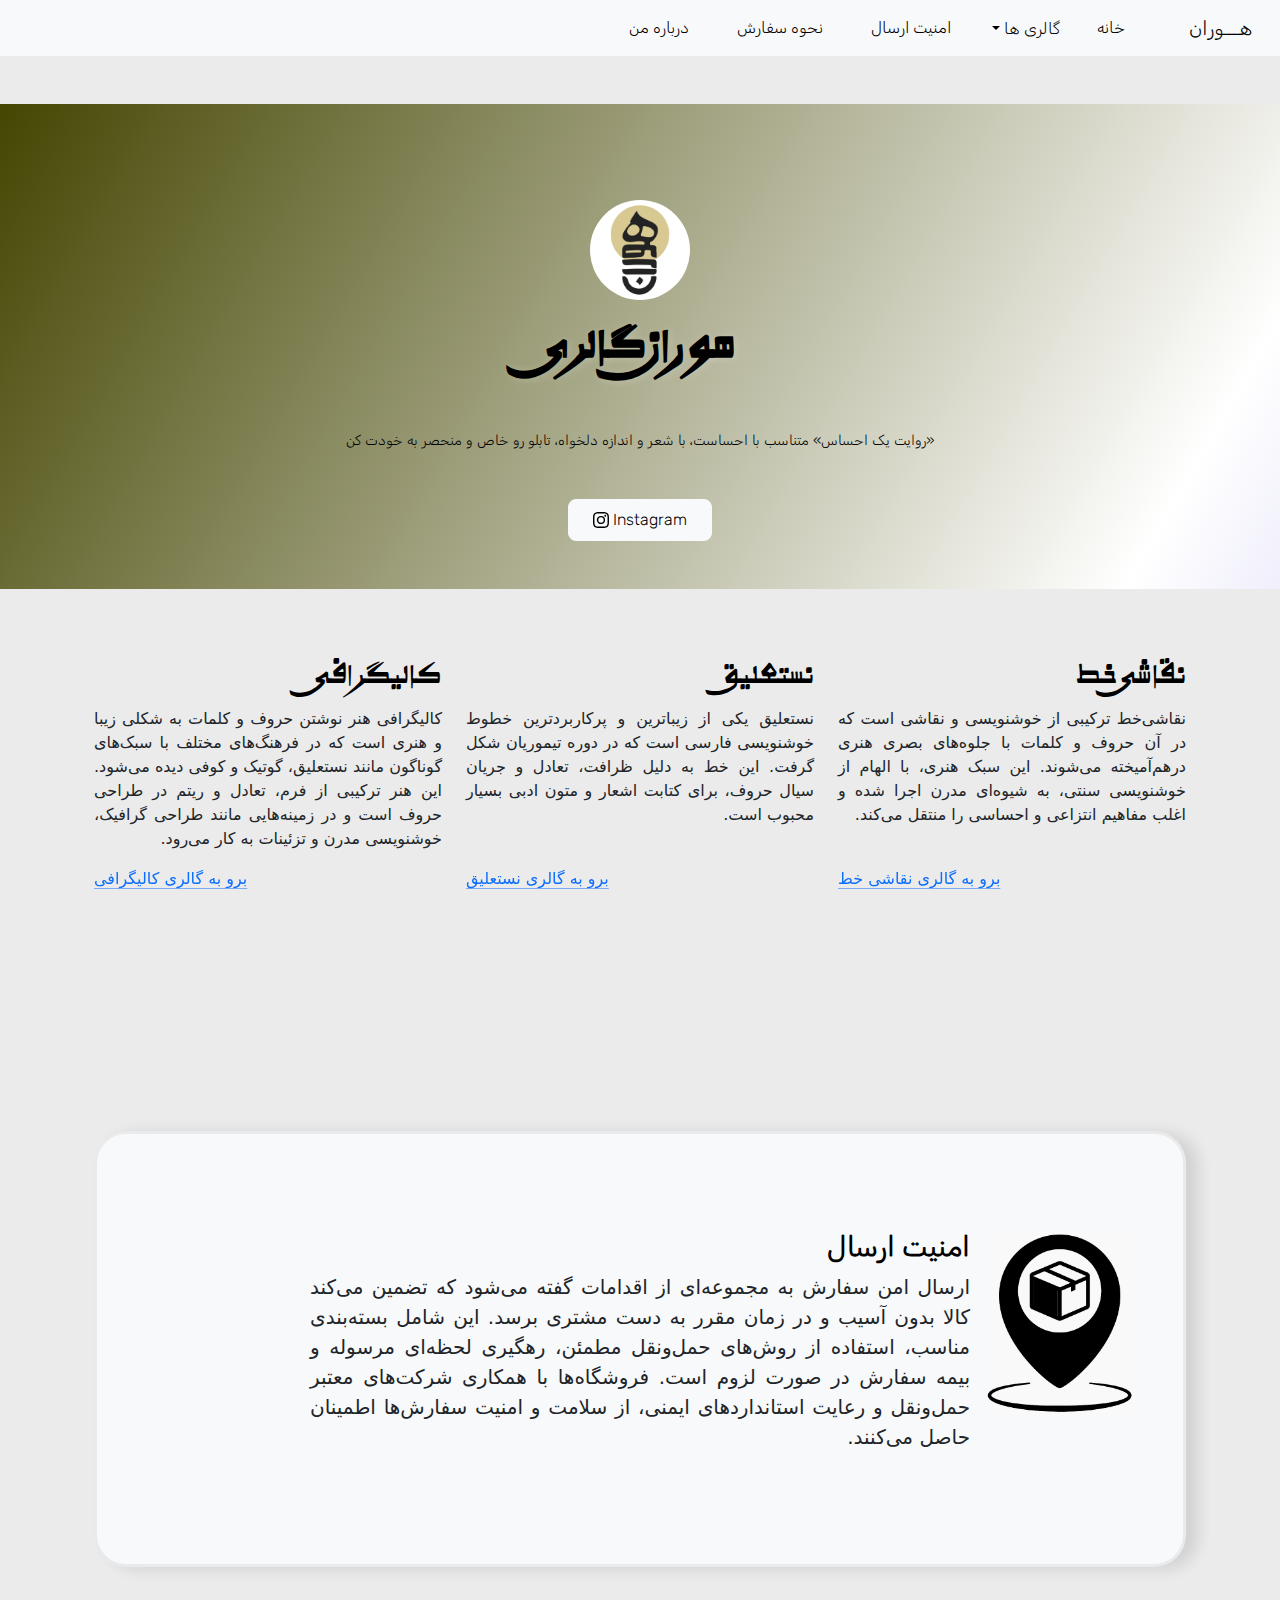
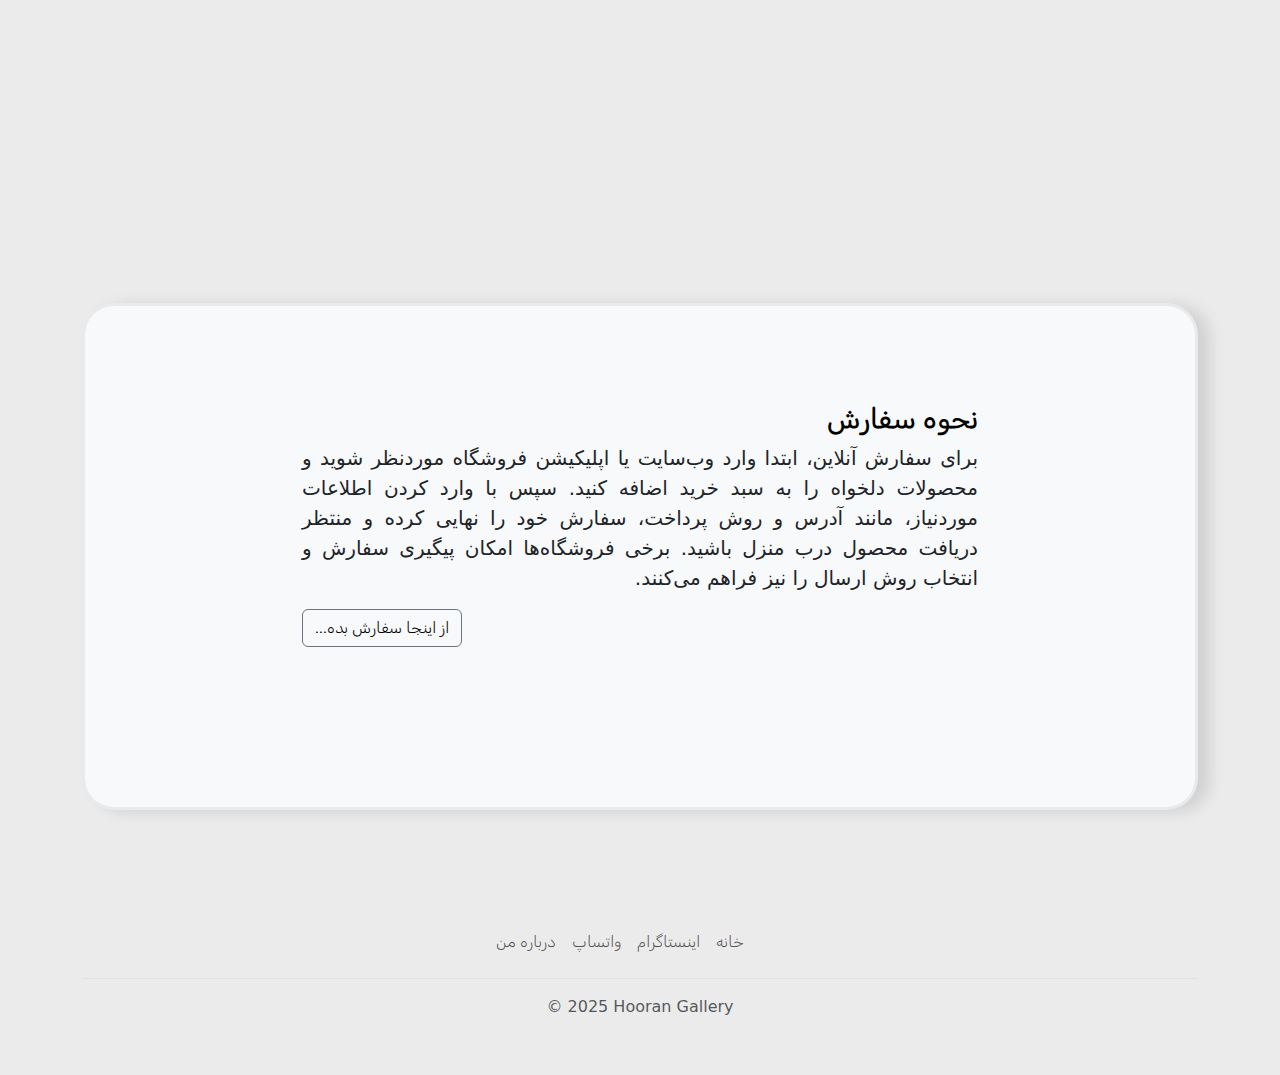
==== commit 885bad64: "Update index.html" ====
--- a/index.html
+++ b/index.html
@@ -52,10 +52,11 @@
 
     <nav class="navbar navbar-expand-lg bg-body-tertiary sticky-top dir mr-5" dir="rtl" id="navebar">
         <div class="container-fluid">
-          <a class="navbar-brand" href="#">هـــوران</a>
-          <button class="navbar-toggler" type="button" data-bs-toggle="collapse" data-bs-target="#navbarNav" aria-controls="navbarNav" aria-expanded="false" aria-label="Toggle navigation">
+          
+          <button class="navbar-toggler ms-auto" type="button" data-bs-toggle="collapse" data-bs-target="#navbarNav" aria-controls="navbarNav" aria-expanded="false" aria-label="Toggle navigation">
             <span class="navbar-toggler-icon"></span>
           </button>
+          <a class="navbar-brand" href="#">هـــوران</a>
           <div class="collapse navbar-collapse" id="navbarNav">
             <ul class="navbar-nav">
               <li class="nav-item">
@@ -85,38 +86,7 @@
         </div>
       </nav>
 
-    <!-- <div class="container headcontainer sticky-top">
-        <header class="d-flex flex-wrap align-items-end justify-content-center justify-content-md-between  mb-2 ">
-            <div class="col-md-3 mb-2 mb-md-0">
-                <a href="/" class="d-inline-flex link-body-emphasis text-decoration-none">
-                    <svg class="bi" width="40" height="32" role="img" aria-label="Bootstrap">
-                        <use xlink:href="#bootstrap"></use>
-                    </svg>
-                </a>
-            </div>
-
-            <ul class="nav col-12 col-md-auto mb-2 justify-content-center mb-md-0 gentext ">
-                <li><a href="#home" class="nav-link px-2 mx-3 ">درباره من</a></li>
-                <li><a href="#comment" class="nav-link px-2 mx-3">درباره این هنر</a></li> -->
-<!-- 
-                <li><a href="#secdelivery" class="nav-link px-2 mx-3">امنیت ارسال</a></li>
-                <li><a href="#orderhelp" class="nav-link px-2 mx-3">نحوه سفارش</a></li>
-
-                <div class="dropdown">
-                    <button class="btn dropdown-toggle pt-2" type="button" data-bs-toggle="dropdown"
-                        aria-expanded="false" dir="rtl" id="drbbtn">گالری ها
-                    </button>
-                    <ul class="dropdown-menu">
-                        <li><a class="dropdown-item" href="#" dir="rtl">نقاشی خط</a></li>
-                        <li><a class="dropdown-item" href="#" dir="rtl">نستعلیق</a></li>
-                        <li><a class="dropdown-item" href="#coligallery" dir="rtl">کالیگرافی</a></li>
-                    </ul>
-                </div>
-                <li><a href="#home" class="nav-link px-2 ml-5 mx-3">خانه</a></li>
-            </ul>
-        </header>
-    </div> -->
-
+    
     <section id="home" class="title-background">
         <div class="px-4 py-5 my-5 text-center">
             <img class="d-block mx-auto mb-4 mt-5" src="./Assets/page-logo.jpg" alt="کالیگرافی" width="100" height="100"
@@ -128,7 +98,7 @@
                     کن</p>
                 <div class="d-grid gap-2 d-sm-flex justify-content-sm-center  mt-5">
                     <a href="https://www.instagram.com/hooran.calligraphy/" target="_blank">
-                        <button type="button" class="btn btn-light btn-lg px-4 gap-3"><svg
+                        <button type="button" class="btn btn-light btn-lg px-4 gap-3" id="instabtn"><svg
                                 xmlns="http://www.w3.org/2000/svg" width="16" height="16" fill="currentColor"
                                 class="bi bi-instagram" viewBox="0 0 16 16">
                                 <path
@@ -199,14 +169,14 @@
     
 
     <section id="secdelivery">
-        <div class="container con-grid pt-5 pb-5 mt-5">
-            <div class="container my-5 pt-5 pb-5 mt-5">
-                <div class="bg-body-tertiary p-5 rounded pt-5">
+        <div class="container con-grid pt-5 pb-5 mt-5 ">
+            <div class="container my-5 pt-5 pb-5 mt-5 ">
+                <div class="bg-body-tertiary p-5 rounded-5 pt-5 ">
                     <div id="secdeliverylogo">
                         <img src="./Assets/deliverlogo.png" alt="" width="150">
                     </div>
                     <div class="col-sm-8 py-5 mx-auto">
-                        <h2 class="fs-3 fw-bold" dir="rtl">امنیت ارسال</h2>
+                        <h2 class="fs-3 fw-bold " dir="rtl">امنیت ارسال</h2>
                         <p class="fs-5" dir="rtl">ارسال امن سفارش به مجموعه‌ای از اقدامات گفته می‌شود که تضمین می‌کند
                             کالا
                             بدون آسیب و در زمان مقرر به دست مشتری برسد. این شامل بسته‌بندی مناسب، استفاده از روش‌های
@@ -227,7 +197,7 @@
     <section id="orderhelp">
         <div class="container con-grid pt-5 pb-5 mb-5"></div>
         <div class="container my-5 pt-5 pb-5 mb-5">
-            <div class="bg-body-tertiary p-5 rounded pt-5">
+            <div class="bg-body-tertiary p-5 rounded-5 pt-5 containerbg">
                 <div class="col-sm-8 py-5 mx-auto mb-5">
                     <h2 class="fs-3 fw-bold" dir="rtl">نحوه سفارش</h2>
                     <p class="fs-5" dir="rtl">برای سفارش آنلاین، ابتدا وارد وب‌سایت یا اپلیکیشن فروشگاه موردنظر شوید و
--- a/style.css
+++ b/style.css
@@ -1,5 +1,5 @@
 body{
-background-color: #ffffff;
+background-color: #ebebeb;
 }
 .headcontainer {
     display: flex;
@@ -12,14 +12,21 @@
     
 }
 
-/* .title-background {
-
-    background-image: url("./Assets/title-bkg.png");
-    background-size: 100% 100%;
-
-} */
+.container-fluid {
+    background-color: #91919100;
+}
+
+#navebar {
+    opacity:1;
+}
+.navbar-brand {
+    font-family: farsi;
+}
+
+
 .title-background {
-    background: linear-gradient(300deg, #ffffff, #6a6a6a, #ffffff);
+
+    background: linear-gradient(300deg, #746ee0, #ffffff, #444602);
     background-size: 180% 180%;
     animation: gradient-animation 18s ease infinite;
   }
@@ -35,6 +42,30 @@
       background-position: 0% 50%;
     }
 }
+.containerbg {
+background-color: #070431;
+
+}
+#gentext {
+    color:rgb(0, 0, 0);
+    font-size: 14px;
+    text-align: center;
+    font-family: farsi ;
+}
+
+#secdelivery > div > div > div {
+    border:solid rgba(0, 0, 0, 0.059);
+    box-shadow: 12px 2px 15px rgba(0, 0, 0, 0.109);
+}
+
+#orderhelp > div.container.my-5.pt-5.pb-5.mb-5 > div {
+    border:solid rgba(0, 0, 0, 0.059);
+    box-shadow: 12px 2px 15px rgba(0, 0, 0, 0.109);
+}
+
+#cntrtitle {
+    text-shadow: 2px 1px 8px#ffffff38;
+}
 
 @font-face {
     font-family: Nastealiq;
@@ -73,12 +104,6 @@
 
     font-weight: bold;
  }
- .gentext{
-    font-family: farsi ;
-    font-size: 20px;
-    color: rgb(0, 0, 0);
-
- }
 
  p{
     text-align: justify;
@@ -91,6 +116,7 @@
     color: rgb(0, 0, 0);
     text-align: justify;
  }
+
 
  #logo {
     border-radius: 50%;
@@ -110,6 +136,11 @@
     font-size: 16px;
     color: rgb(0, 0, 0);
     text-align: justify;
+    
+}
+
+#instabtn:hover {
+    background-color:rgba(109, 109, 233, 0.57) ;
 }
 
 .btn a:hover {
@@ -175,4 +206,6 @@
 
 #rotategif {
     width: 35%;
-}+}
+
+
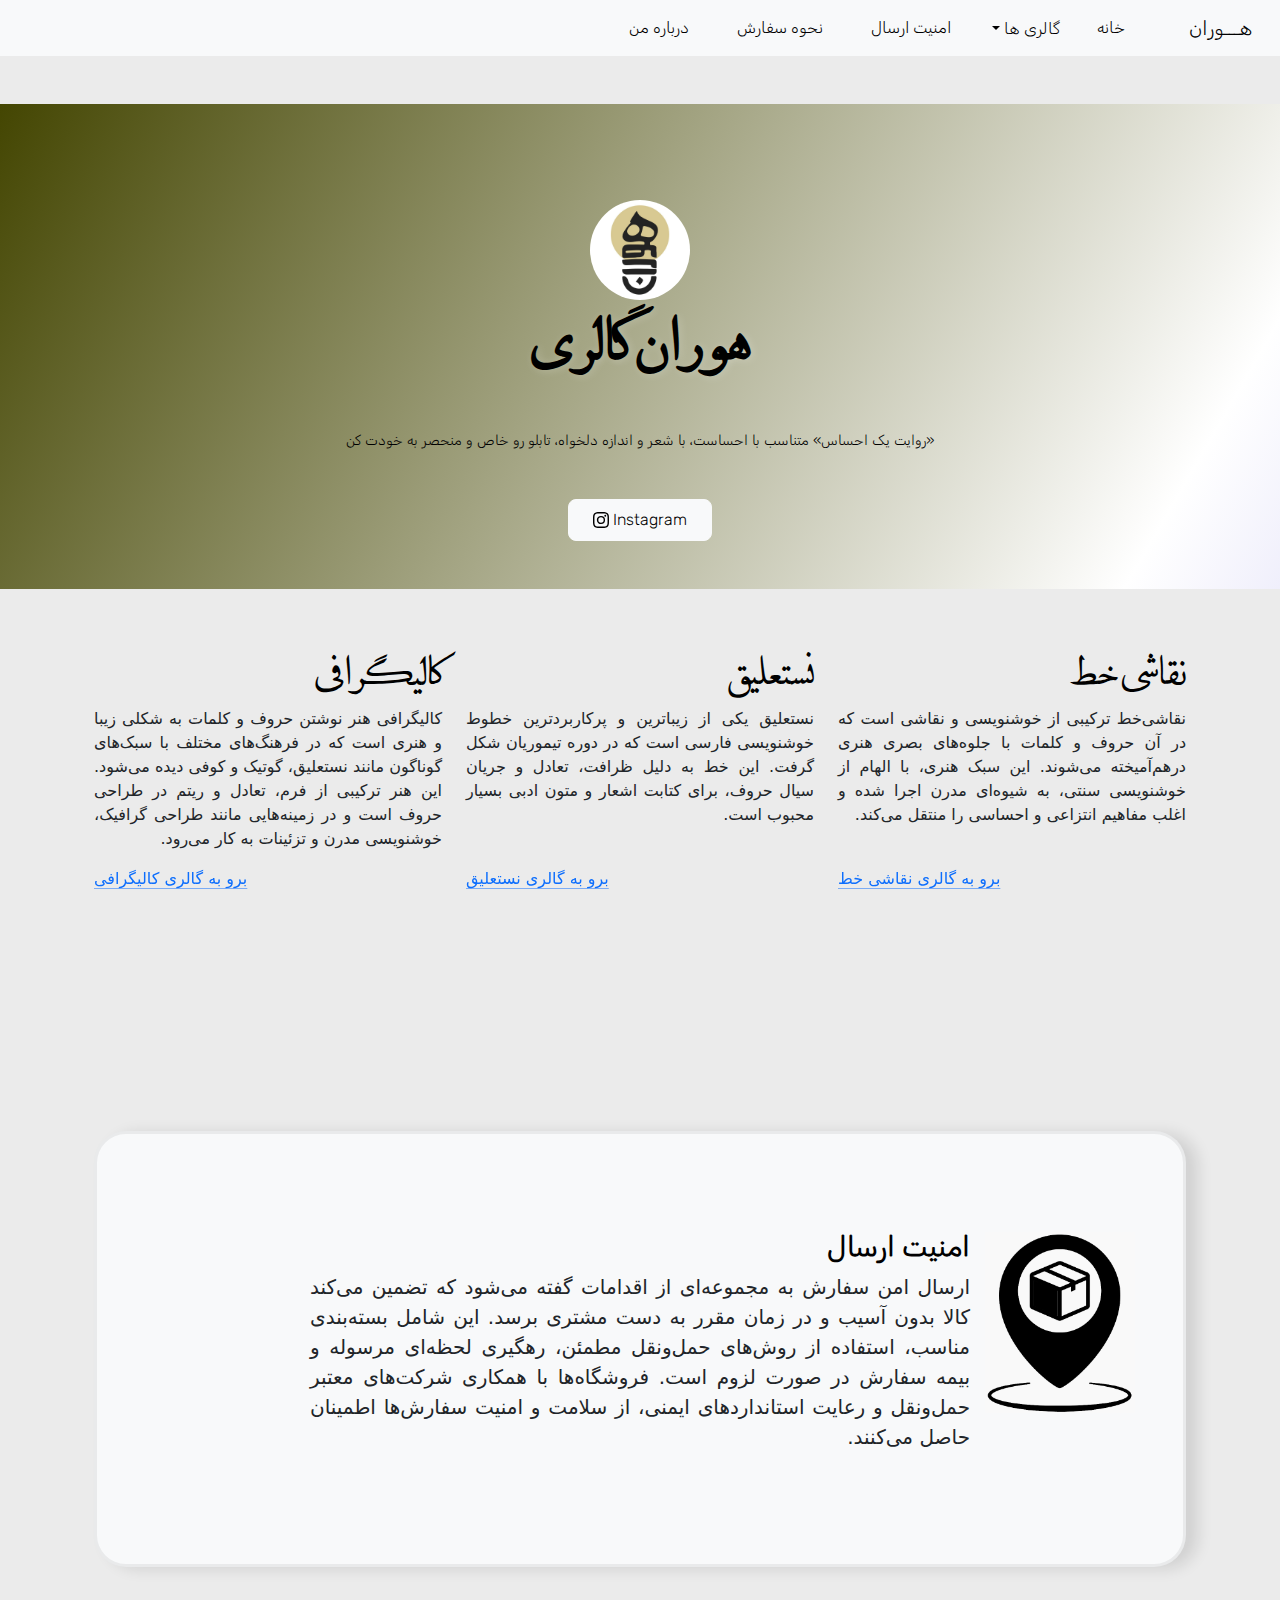
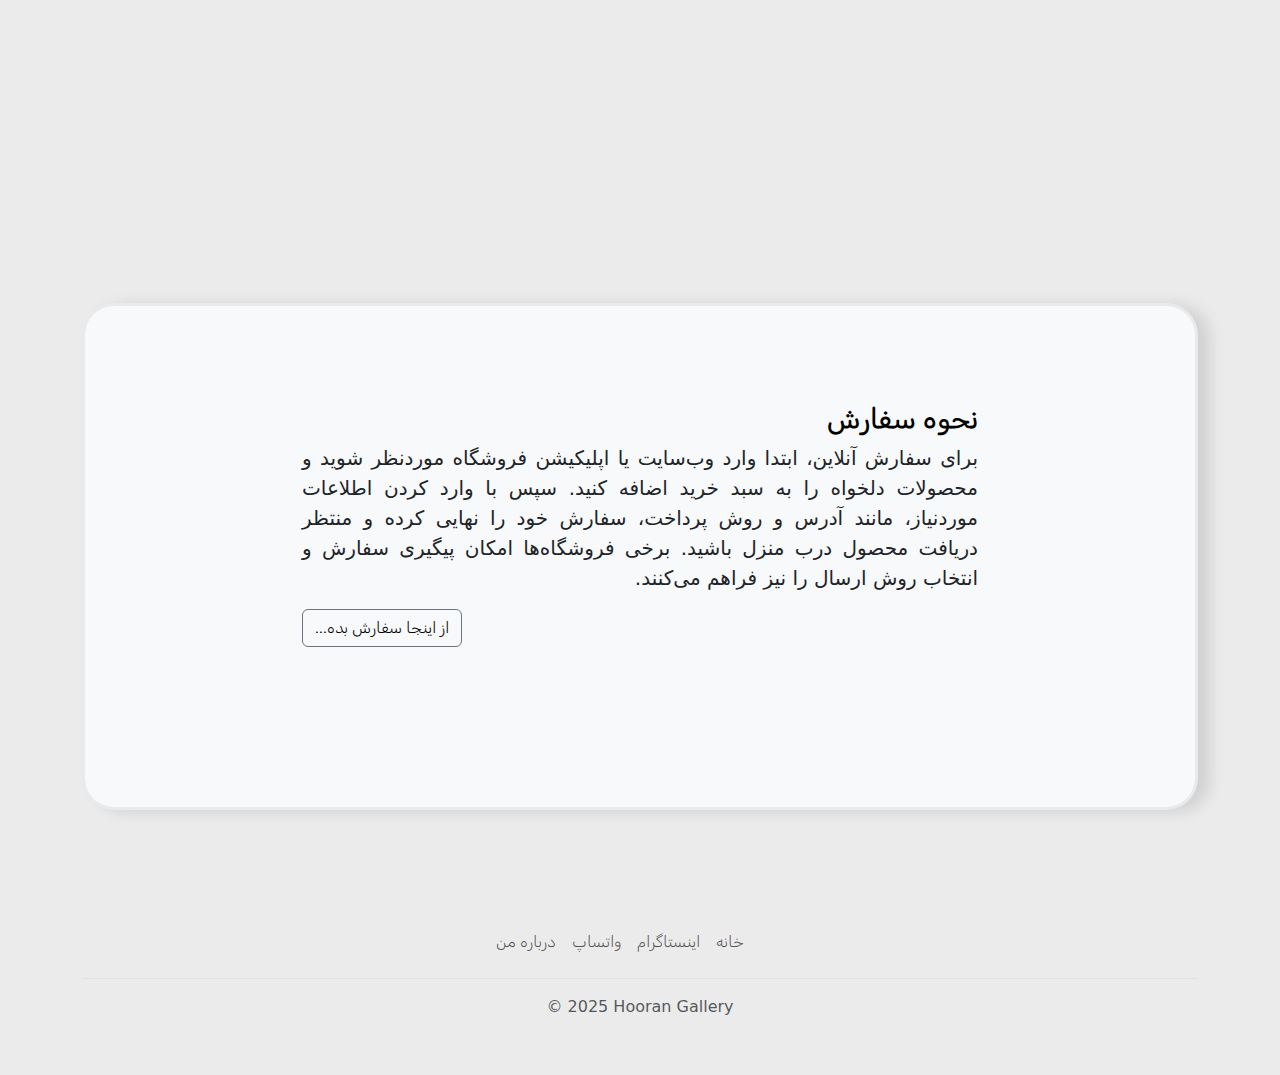
==== commit 04239469: "Update index.html" ====
--- a/index.html
+++ b/index.html
@@ -39,7 +39,31 @@
             font-size: 16px;
             border-radius: 5px;
         }
-
+@media (max-width: 600px) {
+    .col-sm-8 h2 {
+        font-size: 1.5rem !important; /* کاهش سایز عنوان */
+    }
+    .col-sm-8 p {
+        font-size: 1rem !important; /* کاهش سایز متن */
+    }
+
+    #dlvlogo {
+        width: 0px;
+    }
+}
+
+@media (max-width:768px) {
+    .col-sm-8 h2 {
+        font-size: 1.5rem !important; /* کاهش سایز عنوان */
+    }
+    .col-sm-8 p {
+        font-size: 1rem !important; /* کاهش سایز متن */
+    }
+
+    #dlvlogo {
+        width: 0px;
+    }
+}
     </style>
 
 
@@ -60,7 +84,7 @@
           <div class="collapse navbar-collapse" id="navbarNav">
             <ul class="navbar-nav">
               <li class="nav-item">
-                <li><a href="#home" class="nav-link px-2 ml-5 mx-3">خانه</a></li>
+                <li><a href="#" class="nav-link px-2 ml-5 mx-3">خانه</a></li>
               </li>
               <div class="dropdown">
                 <button class="btn dropdown-toggle pt-2" type="button" data-bs-toggle="dropdown"
--- a/style.css
+++ b/style.css
@@ -79,7 +79,7 @@
  }
  @font-face {
     font-family: qahiri;
-    src: url(./Assets/Alkalami-Regular.ttf);
+    src: url(./Assets/Neirizi.ttf);
     
  }
  h1 {
@@ -168,6 +168,35 @@
     float: right;
     padding-top: 50px;
 }
+
+
+
+@media (max-width: 600px) {
+    .col-sm-8 h2 {
+        font-size: 1.5rem !important; /* کاهش سایز عنوان */
+    }
+    .col-sm-8 p {
+        font-size: 1rem !important; /* کاهش سایز متن */
+    }
+
+    #dlvlogo {
+        width: 0px;
+    }
+}
+
+@media (max-width:768px) {
+    .col-sm-8 h2 {
+        font-size: 1.5rem !important; /* کاهش سایز عنوان */
+    }
+    .col-sm-8 p {
+        font-size: 1rem !important; /* کاهش سایز متن */
+    }
+
+    #dlvlogo {
+        width: 0px;
+    }
+}
+
 
 
 
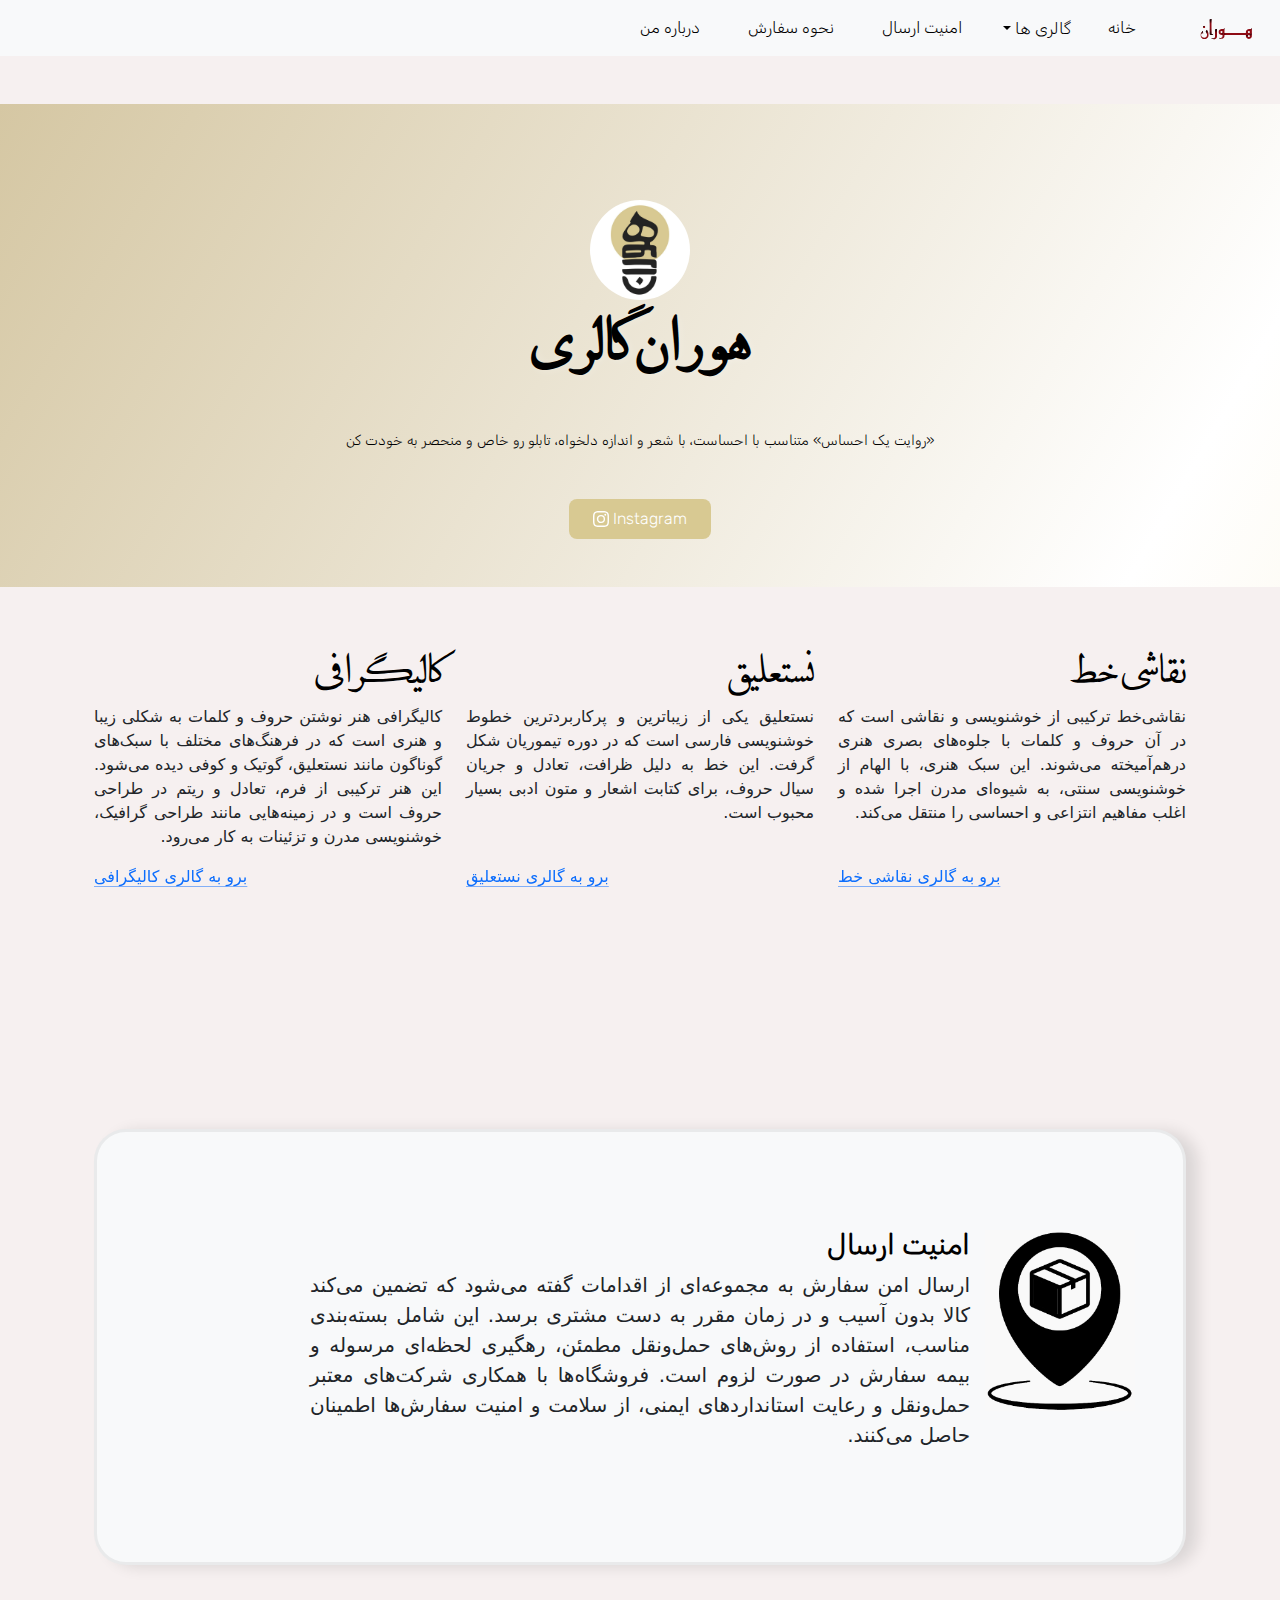
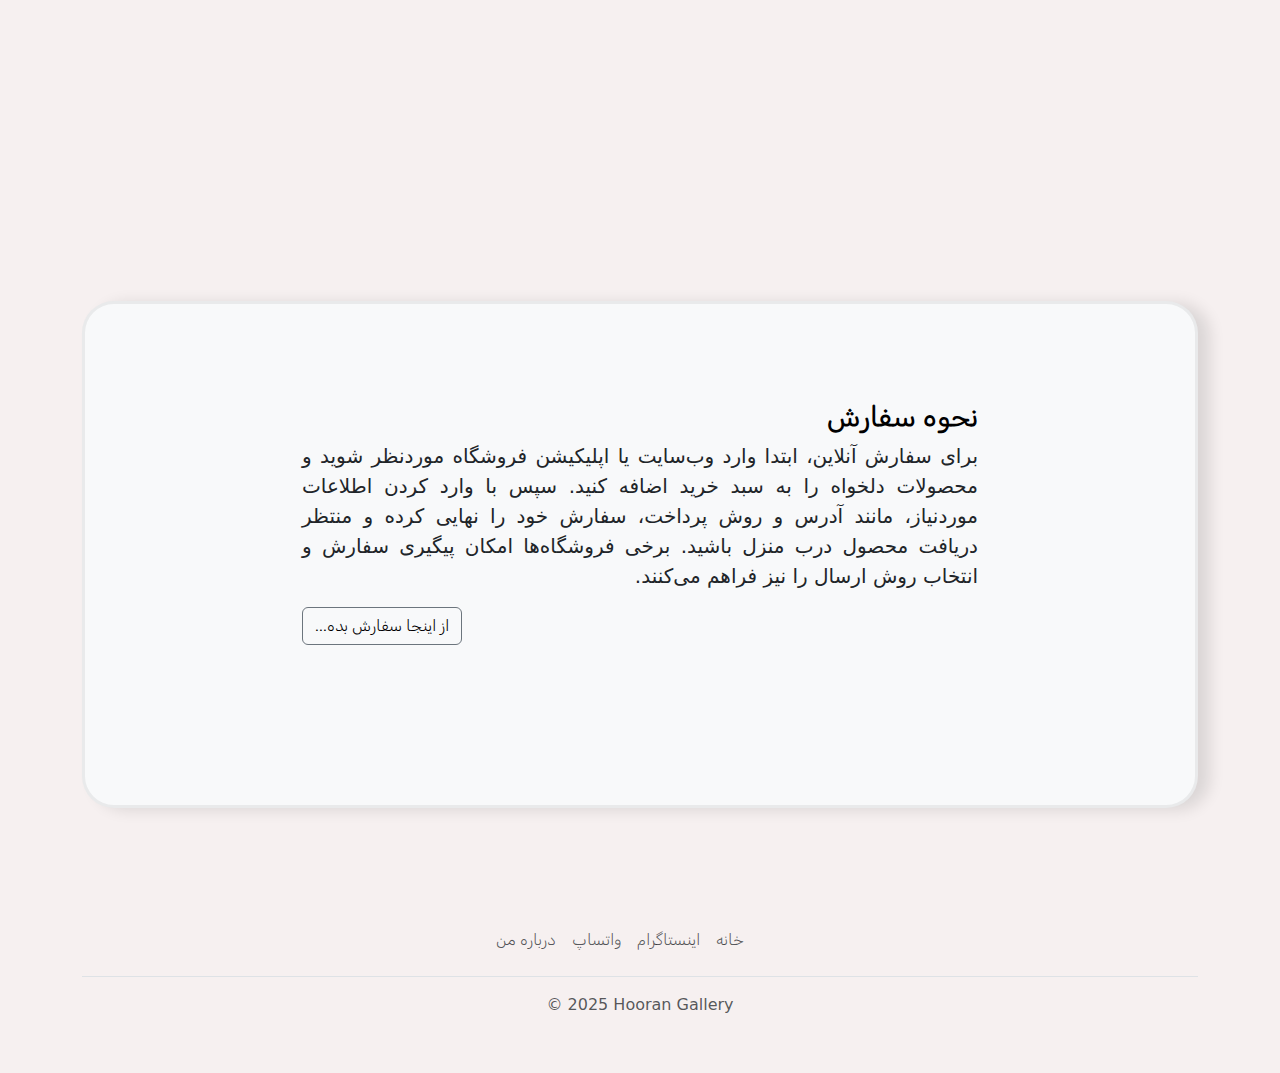
==== commit e29c467b: "Update index.html" ====
--- a/index.html
+++ b/index.html
@@ -39,31 +39,7 @@
             font-size: 16px;
             border-radius: 5px;
         }
-@media (max-width: 600px) {
-    .col-sm-8 h2 {
-        font-size: 1.5rem !important; /* کاهش سایز عنوان */
-    }
-    .col-sm-8 p {
-        font-size: 1rem !important; /* کاهش سایز متن */
-    }
-
-    #dlvlogo {
-        width: 0px;
-    }
-}
-
-@media (max-width:768px) {
-    .col-sm-8 h2 {
-        font-size: 1.5rem !important; /* کاهش سایز عنوان */
-    }
-    .col-sm-8 p {
-        font-size: 1rem !important; /* کاهش سایز متن */
-    }
-
-    #dlvlogo {
-        width: 0px;
-    }
-}
+
     </style>
 
 
@@ -84,7 +60,7 @@
           <div class="collapse navbar-collapse" id="navbarNav">
             <ul class="navbar-nav">
               <li class="nav-item">
-                <li><a href="#" class="nav-link px-2 ml-5 mx-3">خانه</a></li>
+                <li><a href="#home" class="nav-link px-2 ml-5 mx-3">خانه</a></li>
               </li>
               <div class="dropdown">
                 <button class="btn dropdown-toggle pt-2" type="button" data-bs-toggle="dropdown"
@@ -197,7 +173,7 @@
             <div class="container my-5 pt-5 pb-5 mt-5 ">
                 <div class="bg-body-tertiary p-5 rounded-5 pt-5 ">
                     <div id="secdeliverylogo">
-                        <img src="./Assets/deliverlogo.png" alt="" width="150">
+                        <img src="./Assets/deliverlogo.png" alt="" width="150" id="dlvlogo">
                     </div>
                     <div class="col-sm-8 py-5 mx-auto">
                         <h2 class="fs-3 fw-bold " dir="rtl">امنیت ارسال</h2>
--- a/style.css
+++ b/style.css
@@ -1,5 +1,5 @@
 body{
-background-color: #ebebeb;
+background-color: #F6F0F0;
 }
 .headcontainer {
     display: flex;
@@ -26,7 +26,7 @@
 
 .title-background {
 
-    background: linear-gradient(300deg, #746ee0, #ffffff, #444602);
+    background: linear-gradient(300deg, #F2E2B1, #ffffff, #D5C7A3);
     background-size: 180% 180%;
     animation: gradient-animation 18s ease infinite;
   }
@@ -42,9 +42,18 @@
       background-position: 0% 50%;
     }
 }
+#titrgallery {
+    font-family: qahiri ;
+}
 .containerbg {
 background-color: #070431;
 
+}
+
+.navbar-brand {
+    font-family: nastealiq;
+    /* font-size: 28px; */
+    
 }
 #gentext {
     color:rgb(0, 0, 0);
@@ -139,8 +148,16 @@
     
 }
 
+#instabtn {
+    background-color:#d8c992 ;
+    border:none;
+    color: #ffffff;
+    
+}
+
 #instabtn:hover {
-    background-color:rgba(109, 109, 233, 0.57) ;
+    background-color:#F6F0F0 ;
+    color: #d8c992;
 }
 
 .btn a:hover {
@@ -180,7 +197,7 @@
     }
 
     #dlvlogo {
-        width: 0px;
+        width: 50px;
     }
 }
 
@@ -193,7 +210,7 @@
     }
 
     #dlvlogo {
-        width: 0px;
+        width: 80px;
     }
 }
 
